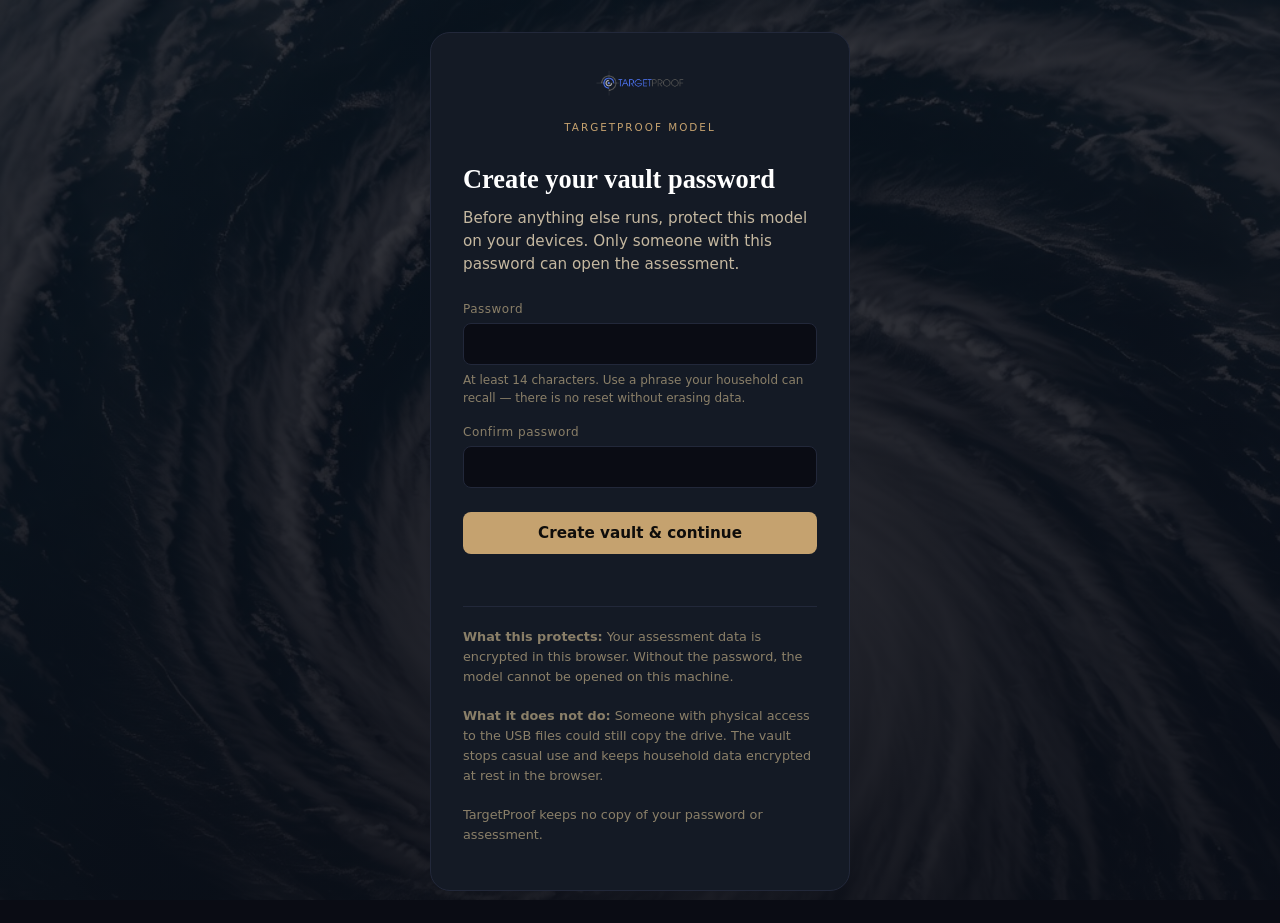
==== index.html @ e4a2114d "Premium portal redesign: grouped nav, luxury shell, Q1-Q4 cards" ====
<!DOCTYPE html>
<html lang="en">
<head>
    <meta charset="UTF-8">
    <meta name="viewport" content="width=device-width, initial-scale=1.0">
    <meta http-equiv="Content-Security-Policy" content="default-src 'self'; script-src 'self' 'wasm-unsafe-eval'; style-src 'self' 'unsafe-inline'; img-src 'self'; font-src 'self'; connect-src 'self'; worker-src 'self' blob:; object-src 'none'; base-uri 'self'; form-action 'self'; frame-ancestors 'none'">
    <title>TargetProof Model</title>
    <link rel="icon" href="assets/brand/favicon.ico">
    <script src="vault.js"></script>
    <script src="edition.js"></script>
    <script src="config.js"></script>
    <style>
        :root {
            --bg: #0a0c14;
            --card: #141a25;
            --card-hover: #1a2230;
            --border: #22283a;
            --gold: #c5a26f;
            --gold-hover: #d4b17d;
            --text: #e8e0d1;
            --muted: #8a7f68;
            --dim: #c5b8a0;
            --cream: #d4c9b3;
        }
        * { box-sizing: border-box; }
        html.redirecting body { visibility: hidden; }
        body {
            margin: 0;
            font-family: 'Segoe UI', system-ui, sans-serif;
            background-color: var(--bg);
            background-image: linear-gradient(rgba(10, 12, 20, 0.82), rgba(10, 12, 20, 0.92)), url('assets/brand/bg-hurricane-aerial.jpg');
            background-size: cover;
            background-attachment: fixed;
            background-position: center;
            color: var(--text);
            line-height: 1.5;
            -webkit-font-smoothing: antialiased;
        }
        .serif { font-family: Georgia, 'Times New Roman', serif; letter-spacing: -0.02em; }
        .mono { font-family: Consolas, 'Courier New', monospace; font-size: 0.8rem; }
        .label { font-size: 0.65rem; letter-spacing: 2px; text-transform: uppercase; color: var(--gold); }
        .hidden { display: none !important; }

        .stat-sep { margin: 0 0.35rem; opacity: 0.5; }
        .gap-stat { color: #fca5a5; }

        .hero { margin-bottom: 2rem; padding-bottom: 2rem; border-bottom: 1px solid var(--border); }
        .hero h1 { font-size: 2.25rem; font-weight: 600; color: white; margin: 0.5rem 0; }
        .hero p { color: var(--dim); max-width: 40rem; margin: 0; }
        .handoff-banner {
            background: #0f1f17; border: 1px solid #166534;
            border-radius: 0.75rem; padding: 1rem 1.25rem; margin-bottom: 1.5rem;
            color: #86efac; font-size: 0.9rem;
        }

        .card {
            background: rgba(20, 26, 37, 0.88); border: 1px solid var(--border);
            border-radius: 1rem; padding: 1.25rem; margin-bottom: 1rem;
            box-shadow: 0 8px 32px rgba(0, 0, 0, 0.2);
        }
        .card-meta { font-size: 0.75rem; color: var(--muted); margin-bottom: 0.5rem; }
        .card-text { color: var(--dim); margin: 0 0 0.75rem; }
        .grid-2 { display: grid; grid-template-columns: 1fr 1fr; gap: 1rem; }
        @media (max-width: 768px) { .grid-2 { grid-template-columns: 1fr; } }

        label { display: block; margin-bottom: 0.35rem; }
        input[type="text"], input[type="date"], textarea {
            width: 100%; background: var(--bg); border: 1px solid var(--border);
            border-radius: 0.6rem; padding: 0.6rem 0.85rem; color: white; font: inherit;
        }
        textarea { resize: vertical; min-height: 4rem; }
        input:focus, textarea:focus { outline: 1px solid var(--gold); }

        .btn {
            display: inline-flex; align-items: center; gap: 0.4rem;
            padding: 0.55rem 1rem; border-radius: 0.6rem; font-size: 0.85rem;
            cursor: pointer; border: 1px solid var(--border); background: var(--card); color: var(--text);
        }
        .btn:hover { border-color: var(--gold); }
        .btn-primary { background: var(--gold); color: #0f0d0b; border-color: var(--gold); font-weight: 600; }
        .btn-primary:hover { background: var(--gold-hover); }
        .estate-label { display: inline-flex; align-items: center; gap: 0.5rem; font-size: 0.65rem; letter-spacing: 2.5px; text-transform: uppercase; color: var(--gold); }
        .estate-label::before { content: ''; width: 1px; height: 12px; background: var(--gold); }
        .hero-strap { max-width: 220px; height: auto; opacity: 0.85; margin-bottom: 1rem; }
        .btn-danger { border-color: #7f1d1d; color: #fca5a5; }
        .btn-row { display: flex; flex-wrap: wrap; gap: 0.5rem; margin-top: 1rem; }

        .checklist-layout { display: grid; grid-template-columns: 200px 1fr; gap: 1.5rem; }
        @media (max-width: 900px) { .checklist-layout { grid-template-columns: 1fr; } }
        .toc-sidebar { position: sticky; top: 5.5rem; align-self: start; }
        .toc-fn { margin-bottom: 0.75rem; font-size: 0.8rem; }
        .toc-fn-name { font-weight: 600; color: white; margin-bottom: 0.25rem; }
        .toc-fn ul { list-style: none; padding: 0; margin: 0; }
        .toc-fn a { color: var(--muted); text-decoration: none; display: block; padding: 0.15rem 0; }
        .toc-fn a:hover { color: var(--gold); }
        .toc-count { color: #4a5568; font-size: 0.7rem; }

        .fn-section { margin-bottom: 2.5rem; }
        .fn-label { font-size: 0.65rem; letter-spacing: 2px; color: var(--gold); text-transform: uppercase; }
        .section-title { font-size: 1.75rem; color: white; margin: 0.25rem 0 1.5rem; }
        .cat-header { display: flex; flex-wrap: wrap; align-items: baseline; gap: 0.5rem; margin-bottom: 0.5rem; }
        .cat-header h3 { margin: 0; color: white; font-size: 1.1rem; }
        .cat-count { font-size: 0.75rem; color: var(--muted); }
        .cat-desc { font-size: 0.85rem; color: var(--muted); margin: 0 0 1rem; }
        .control-row { padding: 1rem 0; border-top: 1px solid var(--border); }
        .control-row:first-child { border-top: none; }
        .control-meta { display: flex; flex-wrap: wrap; gap: 0.35rem; align-items: center; margin-bottom: 0.5rem; }
        .ctype { font-size: 0.7rem; color: #4a5568; }
        .pill { font-size: 0.6rem; letter-spacing: 0.5px; padding: 0.1rem 0.4rem; border-radius: 0.25rem; border: 1px solid; text-transform: uppercase; }
        .pill.dim { border: none; }
        .control-statement { color: white; margin-bottom: 0.5rem; }
        .control-service-hint { font-size: 0.75rem; color: var(--muted); margin-bottom: 0.5rem; }
        .control-service-hint .label { margin-right: 0.35rem; }
        .control-details { font-size: 0.8rem; color: var(--muted); margin-bottom: 0.5rem; }
        .control-details summary { cursor: pointer; color: var(--dim); }
        .details-body { margin-top: 0.5rem; padding-left: 0.75rem; border-left: 2px solid var(--border); }
        .status-btns { display: flex; flex-wrap: wrap; gap: 0.35rem; margin-bottom: 0.5rem; }
        .status-btn {
            padding: 0.3rem 0.65rem; font-size: 0.75rem;
            border: 1px solid var(--border); border-radius: 0.4rem;
            background: var(--bg); color: var(--dim); cursor: pointer;
        }
        .status-btn.selected-inplace { background: #22c55e33; border-color: #22c55e; color: #86efac; }
        .status-btn.selected-partial { background: #eab30833; border-color: #eab308; color: #fde047; }
        .status-btn.selected-gap { background: #ef444433; border-color: #ef4444; color: #fca5a5; }
        .status-btn.selected-na { background: #6b728033; border-color: #6b7280; color: #9ca3af; }
        .control-note { font-size: 0.85rem; }

        #search { width: 100%; max-width: 280px; margin-bottom: 1rem; }
        #save-indicator { font-size: 0.75rem; color: var(--muted); margin-top: 1rem; }

        footer {
            border-top: 1px solid var(--border); padding: 1.75rem 1.5rem;
            font-size: 0.75rem; color: var(--muted);
        }
        .footer-inner { max-width: 1200px; margin: 0 auto; display: flex; flex-direction: column; align-items: center; gap: 0.75rem; text-align: center; }
        .footer-tagline { display: inline-flex; align-items: center; gap: 0.5rem; color: var(--dim); }
        .footer-tagline img { width: 14px; height: 14px; opacity: 0.9; }
        .footer-meta { color: var(--muted); }
        #practitioner-panel {
            max-width: 480px; margin: 1rem auto 0; text-align: left;
            background: var(--card); border: 1px solid var(--border);
            border-radius: 0.75rem; padding: 1rem;
        }
        .rec-tally-banner { font-size: 1.1rem; color: var(--dim); }
        .rec-tally-num { font-size: 1.5rem; font-weight: 600; color: white; }
        .rec-card { margin-bottom: 1rem; }
        .rec-card-header { display: flex; justify-content: space-between; gap: 1rem; flex-wrap: wrap; margin-bottom: 1rem; }
        .rec-title { font-size: 1.15rem; color: white; margin: 0.25rem 0; }
        .rec-tagline { color: var(--muted); font-size: 0.9rem; margin: 0; }
        .rec-counts { text-align: right; font-size: 0.85rem; }
        .rec-gap-count { color: #fca5a5; display: block; font-weight: 600; }
        .rec-partial-count { color: #fde047; display: block; }
        .rec-gap-list { list-style: none; padding: 0; margin: 0 0 1rem; font-size: 0.85rem; color: var(--dim); }
        .rec-gap-list li { padding: 0.4rem 0; border-top: 1px solid var(--border); }
        .rec-more { color: var(--muted); font-style: italic; }
        a.btn { text-decoration: none; display: inline-flex; }
        a.btn:hover { color: inherit; }
        .rec-card a.btn-primary { color: #0f0d0b; }
        .rec-card a.btn-primary:hover { color: #0f0d0b; }

        .stat-grid { display: grid; grid-template-columns: repeat(auto-fit, minmax(140px, 1fr)); gap: 0.75rem; margin-bottom: 1.5rem; }
        .stat-card { background: var(--card); border: 1px solid var(--border); border-radius: 0.75rem; padding: 1rem; text-align: center; }
        .stat-card .stat-num { font-size: 1.75rem; font-weight: 600; color: white; line-height: 1.2; }
        .stat-card .stat-label { font-size: 0.7rem; color: var(--muted); text-transform: uppercase; letter-spacing: 1px; margin-top: 0.25rem; }
        .stat-card.accent-green .stat-num { color: #86efac; }
        .stat-card.accent-yellow .stat-num { color: #fde047; }
        .stat-card.accent-red .stat-num { color: #fca5a5; }
        .stat-card.accent-gold .stat-num { color: var(--gold); }

        .maturity-grid { display: grid; gap: 0.65rem; margin-bottom: 1.5rem; }
        .maturity-row { display: grid; grid-template-columns: 110px 1fr 48px; gap: 0.75rem; align-items: center; font-size: 0.85rem; }
        .maturity-track { height: 8px; background: var(--bg); border-radius: 4px; overflow: hidden; }
        .maturity-fill { height: 100%; background: linear-gradient(90deg, #22c55e, var(--gold)); border-radius: 4px; transition: width 0.3s; }
        .maturity-pct { color: var(--muted); font-size: 0.8rem; text-align: right; }

        .dim-bars { display: flex; gap: 1rem; flex-wrap: wrap; margin-bottom: 1.5rem; }
        .dim-bar-card { flex: 1; min-width: 140px; background: var(--card); border: 1px solid var(--border); border-radius: 0.75rem; padding: 0.85rem; }
        .dim-bar-title { font-size: 0.75rem; color: var(--muted); text-transform: uppercase; letter-spacing: 1px; margin-bottom: 0.5rem; }
        .dim-bar-counts { font-size: 0.85rem; color: var(--dim); }

        .field-hint { font-size: 0.8rem; color: var(--muted); align-self: center; }
        .summary-field-header { display: flex; justify-content: space-between; align-items: baseline; gap: 0.5rem; margin-bottom: 0.5rem; }
        .auto-badge { font-size: 0.65rem; color: var(--gold); letter-spacing: 1px; text-transform: uppercase; }
        .stale-banner { background: #1a1520; border: 1px solid #4a3f2a; border-radius: 0.75rem; padding: 0.85rem 1rem; margin-bottom: 1rem; font-size: 0.9rem; color: var(--dim); }

        .controls-toolbar { display: flex; flex-wrap: wrap; gap: 0.75rem; align-items: center; margin-bottom: 1rem; }
        .filter-chips { display: flex; flex-wrap: wrap; gap: 0.35rem; }
        .chip { padding: 0.3rem 0.7rem; font-size: 0.75rem; border: 1px solid var(--border); border-radius: 999px; background: var(--bg); color: var(--muted); cursor: pointer; }
        .chip.chip-active { border-color: var(--gold); color: white; background: var(--card); }
        .progress-wrap { flex: 1; min-width: 120px; max-width: 220px; }
        .progress-track { height: 6px; background: var(--bg); border-radius: 3px; overflow: hidden; }
        .progress-fill { height: 100%; background: var(--gold); border-radius: 3px; }
        .progress-label { font-size: 0.7rem; color: var(--muted); margin-top: 0.2rem; }

        .intake-section { margin-bottom: 2rem; }
        .intake-section-header { display: flex; justify-content: space-between; align-items: center; margin-bottom: 1rem; padding-bottom: 0.75rem; border-bottom: 1px solid var(--border); }
        .intake-section-title { font-size: 1.1rem; color: white; font-weight: 600; margin: 0; }
        .intake-progress { font-size: 0.75rem; color: var(--muted); }

        .repeatable-table { width: 100%; border-collapse: collapse; font-size: 0.85rem; margin-bottom: 0.75rem; }
        .repeatable-table th { text-align: left; font-size: 0.65rem; letter-spacing: 1px; text-transform: uppercase; color: var(--muted); padding: 0.4rem 0.5rem; border-bottom: 1px solid var(--border); }
        .repeatable-table td { padding: 0.35rem 0.5rem; vertical-align: top; }
        .repeatable-table input, .repeatable-table select, .repeatable-table textarea { font-size: 0.85rem; padding: 0.45rem 0.6rem; }
        .repeatable-table textarea { min-height: 2.5rem; }
        .row-remove { background: none; border: none; color: #fca5a5; cursor: pointer; font-size: 1rem; padding: 0.25rem; }
        .checklist-grid { display: grid; gap: 0.5rem; }
        .check-item { display: flex; align-items: flex-start; gap: 0.6rem; padding: 0.5rem 0; }
        .check-item input[type="checkbox"] { margin-top: 0.2rem; accent-color: var(--gold); }
        .check-item label { color: var(--dim); font-size: 0.9rem; cursor: pointer; }
        select { width: 100%; background: var(--bg); border: 1px solid var(--border); border-radius: 0.6rem; padding: 0.6rem 0.85rem; color: white; font: inherit; }
        select:focus { outline: 1px solid var(--gold); }

        .assistant-layout { display: grid; grid-template-columns: 1fr 280px; gap: 1.25rem; }
        @media (max-width: 900px) { .assistant-layout { grid-template-columns: 1fr; } }
        .chat-panel { display: flex; flex-direction: column; min-height: 420px; }
        .chat-messages {
            flex: 1; overflow-y: auto; max-height: 52vh; min-height: 280px;
            padding: 1rem; background: var(--bg); border: 1px solid var(--border);
            border-radius: 0.75rem; margin-bottom: 1rem;
        }
        .chat-bubble { max-width: 92%; padding: 0.85rem 1rem; border-radius: 0.75rem; margin-bottom: 0.75rem; font-size: 0.9rem; line-height: 1.55; }
        .chat-user { margin-left: auto; background: #1a2230; border: 1px solid var(--border); color: white; }
        .chat-assistant { background: var(--card); border: 1px solid var(--border); color: var(--dim); }
        .chat-form { display: flex; gap: 0.5rem; }
        .chat-form input { flex: 1; }
        .assistant-side .card { margin-bottom: 0.75rem; }
        .ctx-pills { display: flex; flex-wrap: wrap; gap: 0.35rem; }
        .ctx-pill { font-size: 0.7rem; padding: 0.25rem 0.55rem; border-radius: 999px; border: 1px solid var(--border); color: var(--muted); background: var(--bg); }
        .assistant-suggestions { display: flex; flex-wrap: wrap; gap: 0.35rem; margin-bottom: 1rem; }
        .llm-progress-wrap { margin-bottom: 0.75rem; }
        .llm-progress-wrap progress { width: 100%; height: 6px; accent-color: var(--gold); }
        .llm-progress-text { font-size: 0.75rem; color: var(--muted); margin-top: 0.35rem; }
        html[data-edition="standard"] .ai-only,
        html[data-edition="standard"] .connected-only { display: none !important; }
        html[data-edition="ai"] .standard-only,
        html[data-edition="ai"] .connected-only { display: none !important; }
        html[data-edition="connected"] .standard-only { display: none !important; }
        .knowledge-sources { display: grid; grid-template-columns: repeat(auto-fit, minmax(200px, 1fr)); gap: 0.75rem; margin-bottom: 1.25rem; }
        .knowledge-source { background: var(--bg); border: 1px solid var(--border); border-radius: 0.75rem; padding: 1rem; }
        .knowledge-source.active { border-color: var(--gold); }
        .knowledge-source h3 { font-size: 0.95rem; color: white; margin: 0.35rem 0; }
        .knowledge-source p { font-size: 0.8rem; color: var(--muted); margin: 0; }

        .loop-card--clickable { cursor: pointer; transition: border-color 0.2s, transform 0.2s, box-shadow 0.2s; }
        .loop-card--clickable:hover { transform: translateY(-3px); }
        .loop-card--clickable:focus-visible { outline: 2px solid var(--gold); outline-offset: 2px; }
        .nist-grid { display: grid; grid-template-columns: repeat(auto-fit, minmax(240px, 1fr)); gap: 0.75rem; }
        .nist-card { background: var(--bg); border: 1px solid var(--border); border-radius: 0.65rem; padding: 0.85rem; }
        .nist-code { font-family: var(--mono); color: var(--gold); font-size: 0.75rem; }
        .spectrum-filters { display: flex; flex-wrap: wrap; gap: 0.35rem; margin-bottom: 1rem; }
        .spectrum-card { margin-bottom: 0.75rem; }
        .spectrum-card.relevant { border-color: var(--gold); }
        .spectrum-meta { display: flex; flex-wrap: wrap; gap: 0.35rem; margin: 0.5rem 0; }
        .spectrum-tag { font-size: 0.65rem; padding: 0.2rem 0.5rem; border-radius: 999px; border: 1px solid var(--border); color: var(--muted); }
        .spectrum-tag.match { border-color: var(--gold); color: var(--gold); }
        .spectrum-controls { font-size: 0.8rem; color: var(--dim); margin-top: 0.5rem; }
        .review-scale { display: flex; flex-wrap: wrap; gap: 0.5rem; margin: 0.5rem 0 1rem; }
        .review-scale label { display: flex; align-items: center; gap: 0.35rem; font-size: 0.85rem; color: var(--dim); cursor: pointer; }

        @media print {
            .portal-header, nav, footer, .no-print, .toc-sidebar, .status-btns, .control-details, #search { display: none !important; }
            body { background: white; color: #111; }
            .card { border-color: #ddd; background: white; }
            .section-title, .control-statement, #page-title { color: #111 !important; }
            main { padding-top: 1rem; }
            .category-block { break-inside: avoid; }
        }
    </style>
    <link rel="stylesheet" href="assets/shell.css">
</head>
<body>

<header class="portal-header no-print">
    <div class="header-inner">
        <div class="brand-lockup">
            <img src="assets/brand/TP_Main_light_LRG.png" alt="TargetProof">
            <span class="brand-wordmark">TargetProof <em>Model</em></span>
        </div>
        <nav class="portal-nav" aria-label="Model sections">
            <button class="nav-link nav-active" data-nav="setup" type="button">
                <svg class="nav-icon" viewBox="0 0 16 16" fill="none" stroke="currentColor" stroke-width="1.25"><path d="M2 6.5L8 2l6 4.5V14H2V6.5z"/></svg>
                Overview
            </button>
            <div class="nav-group" data-nav-group="assess">
                <button class="nav-link nav-group-btn" type="button" aria-expanded="false" aria-haspopup="true">
                    <svg class="nav-icon" viewBox="0 0 16 16" fill="none" stroke="currentColor" stroke-width="1.25"><circle cx="8" cy="8" r="5.5"/><path d="M8 5v3l2 1.5"/></svg>
                    Assess
                </button>
                <div class="nav-menu" role="menu">
                    <button type="button" data-nav="intake" role="menuitem">Intake</button>
                    <button type="button" data-nav="spectrum" role="menuitem">Spectrum</button>
                </div>
            </div>
            <div class="nav-group" data-nav-group="score">
                <button class="nav-link nav-group-btn" type="button" aria-expanded="false" aria-haspopup="true">
                    <svg class="nav-icon" viewBox="0 0 16 16" fill="none" stroke="currentColor" stroke-width="1.25"><path d="M3 12V8M8 12V4M13 12v-6"/></svg>
                    Score
                </button>
                <div class="nav-menu" role="menu">
                    <button type="button" data-nav="checklist" role="menuitem">Controls</button>
                    <button type="button" data-nav="recommendations" role="menuitem">Recommendations</button>
                </div>
            </div>
            <div class="nav-group" data-nav-group="deliver">
                <button class="nav-link nav-group-btn" type="button" aria-expanded="false" aria-haspopup="true">
                    <svg class="nav-icon" viewBox="0 0 16 16" fill="none" stroke="currentColor" stroke-width="1.25"><path d="M2 4h12v8H2z"/><path d="M5 8h6"/></svg>
                    Deliver
                </button>
                <div class="nav-menu" role="menu">
                    <button type="button" data-nav="summary" role="menuitem">Summary</button>
                    <button type="button" data-nav="review" role="menuitem">Review</button>
                </div>
            </div>
            <div class="nav-group" data-nav-group="tools">
                <button class="nav-link nav-group-btn" type="button" aria-expanded="false" aria-haspopup="true">
                    <svg class="nav-icon" viewBox="0 0 16 16" fill="none" stroke="currentColor" stroke-width="1.25"><circle cx="8" cy="8" r="2"/><path d="M8 2v2M8 12v2M2 8h2M12 8h2"/></svg>
                    Tools
                </button>
                <div class="nav-menu" role="menu">
                    <button type="button" class="connected-only" data-nav="knowledge" role="menuitem">Knowledge</button>
                    <button type="button" data-nav="assistant" role="menuitem">Assistant</button>
                    <button type="button" data-nav="data" role="menuitem">Your Data</button>
                </div>
            </div>
        </nav>
        <div class="header-meta">
            <span class="nav-client-chip is-placeholder" id="nav-household">Add household name</span>
            <div id="header-stats"></div>
        </div>
    </div>
</header>

<main>
    <!-- SETUP -->
    <section data-view="setup">
        <div class="hero hero-premium">
            <div class="hero-badge">Diamond Tier</div>
            <h1 class="hero-title serif" id="page-title">Your Security Model</h1>
            <p class="hero-lead">A private family protection posture — mapped across people, institutions, and lifestyle. Discreet, on-device, and yours alone.</p>
        </div>
        <div id="setup-loop" class="loop-grid no-print"></div>

        <div class="privacy-banner">
            <strong>Your data stays yours.</strong> Assessment data is stored locally on this computer — TargetProof keeps no copy.
            The app does not sync or transmit your model. Optional remediation links open targetproof.com only when you choose to follow them.
            Export encrypted backups to a location you control.
        </div>

        <div class="card profile-card">
            <div class="profile-card-header">
                <div>
                    <div class="label">Household Profile</div>
                    <h2 class="profile-card-title" id="profile-display-name">Your household</h2>
                </div>
            </div>
            <div class="grid-2">
                <div>
                    <label class="label">Family / Household Name</label>
                    <input type="text" id="client-name" placeholder="e.g. Stone">
                </div>
                <div>
                    <label class="label">Properties in Scope</label>
                    <input type="text" id="properties" placeholder="Primary residence, secondary…">
                </div>
                <div>
                    <label class="label">Internal Owner</label>
                    <input type="text" id="internal-owner" placeholder="Family office lead or estate manager">
                </div>
                <div>
                    <label class="label">Last Updated</label>
                    <input type="date" id="handoff-date" title="Date this model was last reviewed">
                </div>
            </div>
            <p class="profile-hint">Your family office or designated owner keeps this model current. All fields save automatically.</p>
        </div>
    </section>

    <!-- INTAKE -->
    <section data-view="intake" class="hidden">
        <div class="hero">
            <div class="estate-label">TargetProof · Intake</div>
            <h1 class="serif">Pre-Assessment Intake</h1>
            <p>Capture context before or during the onsite assessment. Auto-saves as you type.</p>
        </div>
        <div id="intake-list"></div>
    </section>

    <!-- SPECTRUM -->
    <section data-view="spectrum" class="hidden">
        <div class="hero">
            <div class="estate-label">TargetProof · Threat Spectrum</div>
            <h1 class="serif">What Can Go Wrong</h1>
            <p>Synthesized UHNWI targeting patterns, FTC fraud warnings, and NIST CSF 2.0 — mapped to your controls. Highlights patterns that match your intake.</p>
        </div>
        <div id="spectrum-loop" class="loop-grid no-print"></div>
        <div class="card">
            <div class="label" style="margin-bottom:0.75rem">NIST Cybersecurity Framework 2.0</div>
            <p style="font-size:0.85rem;color:var(--dim);margin:0 0 1rem">Your 156 controls align to Govern → Recover. Each function below shows how the TargetProof Model applies CSF outcomes to households — not enterprise software alone.</p>
            <div id="nist-grid" class="nist-grid"></div>
        </div>
        <div class="card" style="margin-top:1rem">
            <div class="label" style="margin-bottom:0.5rem">Regulator &amp; consumer warnings (FTC-aligned)</div>
            <p style="font-size:0.85rem;color:var(--muted);margin:0 0 1rem">Themes from FTC public guidance on impersonation, wire fraud, crypto scams, SIM swap, and data-broker exposure — adapted for family-office context.</p>
            <div id="ftc-list"></div>
        </div>
        <div class="card" style="margin-top:1rem">
            <div class="label" style="margin-bottom:0.5rem">Documented UHNWI targeting patterns</div>
            <p style="font-size:0.85rem;color:var(--muted);margin:0 0 1rem">Synthesized from public reporting and prosecutions — not copied from any single framework. Mark patterns relevant to your household.</p>
            <div class="spectrum-filters no-print" id="spectrum-filters">
                <button type="button" class="chip chip-active" data-spectrum-filter="all">All</button>
                <button type="button" class="chip" data-spectrum-filter="matched">Matches intake</button>
                <button type="button" class="chip" data-spectrum-filter="marked">Marked relevant</button>
            </div>
            <div id="whale-list"></div>
        </div>
    </section>

    <!-- CHECKLIST -->
    <section data-view="checklist" class="hidden">
        <div class="hero">
            <div class="estate-label">TargetProof · 156 Controls</div>
            <h1 class="serif">Controls Checklist</h1>
            <p>Mark each control: <span style="color:#86efac">In Place</span> · <span style="color:#fde047">Partial</span> · <span style="color:#fca5a5">Gap</span> · <span style="color:#9ca3af">N/A</span></p>
        </div>
        <div class="controls-toolbar no-print">
            <div class="filter-chips" id="control-filters">
                <button type="button" class="chip chip-active" data-filter="all">All</button>
                <button type="button" class="chip" data-filter="gap">Gaps</button>
                <button type="button" class="chip" data-filter="partial">Partial</button>
                <button type="button" class="chip" data-filter="unscored">Unscored</button>
                <button type="button" class="chip" data-filter="inplace">In Place</button>
            </div>
            <div class="progress-wrap">
                <div class="progress-track"><div class="progress-fill" id="control-progress" style="width:0%"></div></div>
                <div class="progress-label" id="control-progress-label">0% scored</div>
            </div>
            <button type="button" class="btn" id="btn-next-unscored">Next unscored →</button>
        </div>
        <input type="search" id="search" class="no-print" placeholder="Search controls…">
        <div class="checklist-layout">
            <aside class="toc-sidebar no-print">
                <div class="label" style="margin-bottom:0.75rem">Categories</div>
                <div id="toc"></div>
            </aside>
            <div id="catalog"></div>
        </div>
    </section>

    <!-- RECOMMENDATIONS -->
    <section data-view="recommendations" class="hidden">
        <div class="hero">
            <div class="estate-label">TargetProof · Recommendations</div>
            <h1 class="serif">Your Recommendations</h1>
            <p>Gaps tallied from your control scores, mapped to TargetProof remediation services. Your model stays private — links open the website when you want to learn more.</p>
        </div>
        <div id="rec-summary" style="margin-bottom:1.5rem"></div>
        <div id="recommendations-list"></div>
    </section>

    <!-- SUMMARY -->
    <section data-view="summary" class="hidden">
        <div class="hero">
            <div class="estate-label">TargetProof · Assessment Report</div>
            <h1 class="serif">Summary & Findings</h1>
            <p>Live dashboard from your control scores. Generate a draft report, then refine each section.</p>
        </div>
        <div id="summary-stale-banner" class="stale-banner hidden no-print"></div>
        <div id="summary-dashboard"></div>
        <div class="btn-row no-print" style="margin-bottom:1.5rem">
            <button type="button" class="btn btn-primary" id="btn-generate-summary">Generate Report from Controls</button>
            <span id="summary-generated-label" class="field-hint"></span>
        </div>
        <div class="grid-2">
            <div class="card">
                <div class="summary-field-header">
                    <label class="label">Critical Gaps (risk-ordered)</label>
                    <span class="auto-badge" data-field-badge="criticalGaps"></span>
                </div>
                <textarea id="critical-gaps" rows="7" placeholder="Generated from gap controls, or write your own…"></textarea>
            </div>
            <div class="card">
                <div class="summary-field-header">
                    <label class="label">Threat Context & Adversary Profile</label>
                    <span class="auto-badge" data-field-badge="threatContext"></span>
                </div>
                <textarea id="threat-context" rows="7" placeholder="Draws from intake history, travel, and visibility…"></textarea>
            </div>
            <div class="card">
                <div class="summary-field-header">
                    <label class="label">People Dimension</label>
                    <span class="auto-badge" data-field-badge="people"></span>
                </div>
                <textarea id="summary-people" rows="6" placeholder="Gaps and partials tagged People…"></textarea>
            </div>
            <div class="card">
                <div class="summary-field-header">
                    <label class="label">Institutions Dimension</label>
                    <span class="auto-badge" data-field-badge="institutions"></span>
                </div>
                <textarea id="summary-institutions" rows="6" placeholder="Gaps and partials tagged Institutions…"></textarea>
            </div>
        </div>
        <div class="card" style="margin-top:1rem">
            <div class="summary-field-header">
                <label class="label">Lifestyle Dimension</label>
                <span class="auto-badge" data-field-badge="lifestyle"></span>
            </div>
            <textarea id="summary-lifestyle" rows="5" placeholder="Gaps and partials tagged Lifestyle…"></textarea>
        </div>
        <div class="label" style="margin:1.5rem 0 0.75rem">Remediation Roadmap</div>
        <div class="grid-2">
            <div class="card">
                <div class="summary-field-header">
                    <label class="label">30 Days — Immediate</label>
                    <span class="auto-badge" data-field-badge="roadmap30"></span>
                </div>
                <textarea id="roadmap-30" rows="5" placeholder="Protect & Detect gaps requiring urgent action…"></textarea>
            </div>
            <div class="card">
                <div class="summary-field-header">
                    <label class="label">90 Days — Foundation</label>
                    <span class="auto-badge" data-field-badge="roadmap90"></span>
                </div>
                <textarea id="roadmap-90" rows="5" placeholder="Govern & Identify gaps to close next…"></textarea>
            </div>
        </div>
        <div class="card" style="margin-top:1rem">
            <div class="summary-field-header">
                <label class="label">180 Days — Resilience</label>
                <span class="auto-badge" data-field-badge="roadmap180"></span>
            </div>
            <textarea id="roadmap-180" rows="5" placeholder="Respond & Recover gaps for long-term resilience…"></textarea>
        </div>
    </section>

    <!-- REVIEW -->
    <section data-view="review" class="hidden">
        <div class="hero">
            <div class="estate-label">TargetProof · Assessment Review</div>
            <h1 class="serif">Did We Do a Good Enough Job?</h1>
            <p>Close the loop: effectiveness, residual risk acceptance, and what to improve next cycle — without expanding the model.</p>
        </div>
        <div id="review-loop" class="loop-grid no-print"></div>
        <div id="review-dashboard" class="stat-grid" style="margin-bottom:1rem"></div>
        <div class="grid-2">
            <div class="card">
                <label class="label">Was this assessment effective for your household?</label>
                <div class="review-scale" id="review-effectiveness">
                    <label><input type="radio" name="review-eff" value="strong"> Strong — clear priorities emerged</label>
                    <label><input type="radio" name="review-eff" value="adequate"> Adequate — useful with gaps in process</label>
                    <label><input type="radio" name="review-eff" value="weak"> Weak — needs a different approach</label>
                </div>
                <label class="label">Would you run this assessment again next year?</label>
                <div class="review-scale" id="review-repeat">
                    <label><input type="radio" name="review-repeat" value="yes"> Yes</label>
                    <label><input type="radio" name="review-repeat" value="maybe"> Maybe — after improvements</label>
                    <label><input type="radio" name="review-repeat" value="no"> No</label>
                </div>
                <label class="label">Would you recommend this process to a peer family or advisor?</label>
                <div class="review-scale" id="review-recommend">
                    <label><input type="radio" name="review-rec" value="yes"> Yes</label>
                    <label><input type="radio" name="review-rec" value="qualified"> Yes, with caveats</label>
                    <label><input type="radio" name="review-rec" value="no"> No</label>
                </div>
            </div>
            <div class="card">
                <label class="label" for="review-residual">Residual risk explicitly accepted</label>
                <p style="font-size:0.8rem;color:var(--muted);margin:0 0 0.5rem">Gaps knowingly tolerated by principals — with owner and rationale (risk-centric acceptance, not neglect).</p>
                <textarea id="review-residual" rows="6" placeholder="e.g. GV.RM-07 — secondary property camera coverage accepted until renovation…"></textarea>
                <label class="label" for="review-improvements" style="margin-top:1rem">What should improve next cycle?</label>
                <textarea id="review-improvements" rows="6" placeholder="Process, intake depth, staff participation, control scoring discipline…"></textarea>
            </div>
        </div>
        <p id="review-timestamp" style="font-size:0.8rem;color:var(--muted);margin-top:1rem"></p>
    </section>

    <!-- KNOWLEDGE (Connected Edition) -->
    <section data-view="knowledge" class="hidden connected-only">
        <div class="hero">
            <div class="estate-label">TargetProof · Live Knowledge</div>
            <h1 class="serif">Household Context</h1>
            <p>Calendar, network inventory, email, and phone — summarized locally, confirmed by you, then fed into Spectrum, Summary, and Assistant. AI Edition capabilities included.</p>
        </div>
        <div class="privacy-banner">
            <strong>Read-only, on-demand.</strong> Import or connect sources you authorize. Raw messages are not stored —
            only facts you confirm enter the model. TargetProof keeps no copy.
        </div>
        <div class="knowledge-sources">
            <div class="knowledge-source active">
                <div class="label">Available now</div>
                <h3>Calendar</h3>
                <p>Import .ics export → review queue → confirm travel and events.</p>
                <label class="btn btn-primary" style="margin-top:0.75rem;cursor:pointer">
                    Import .ics
                    <input type="file" id="knowledge-ics-import" accept=".ics,text/calendar" style="display:none">
                </label>
            </div>
            <div class="knowledge-source active">
                <div class="label">Available now</div>
                <h3>Network inventory</h3>
                <p>Import sanctuary-probe manifest or nmap JSON → review queue → confirm devices and findings.</p>
                <label class="btn btn-primary" style="margin-top:0.75rem;cursor:pointer">
                    Import manifest
                    <input type="file" id="knowledge-network-import" accept=".json,application/json" style="display:none">
                </label>
            </div>
            <div class="knowledge-source">
                <div class="label">Coming soon</div>
                <h3>Email</h3>
                <p>Read-only IMAP — wire-risk patterns, new payees, unfamiliar domains.</p>
            </div>
            <div class="knowledge-source">
                <div class="label">Coming soon</div>
                <h3>Phone</h3>
                <p>Call log import — unknown callers, verification attempts, SMS links.</p>
            </div>
        </div>
        <div class="label" style="margin-bottom:0.75rem">Review queue <span id="knowledge-status" style="color:var(--muted);font-size:0.8rem"></span></div>
        <div id="knowledge-queue" style="margin-bottom:1.5rem"></div>
        <div class="label" style="margin-bottom:0.75rem">Confirmed knowledge</div>
        <div id="knowledge-facts"></div>
    </section>

    <!-- ASSISTANT -->
    <section data-view="assistant" class="hidden">
        <div class="hero">
            <div class="estate-label">TargetProof · Private Assistant</div>
            <h1 class="serif">Model Assistant</h1>
            <p class="standard-only">Ask security questions informed by your household model. Guided analysis only — no AI, no external services.</p>
            <p class="ai-only">Ask security questions informed by your household model. Runs entirely on this device — your data never leaves the USB.</p>
        </div>
        <div class="privacy-banner standard-only">
            <strong>Guided assistant — no AI.</strong> The assistant reads your intake, control scores, and summary using structured, rule-based analysis.
            No language model, no inference engine, no external services. Conversation history is stored with your model on this computer.
        </div>
        <div class="privacy-banner ai-only">
            <strong>Local intelligence.</strong> The assistant reads your intake, control scores, and summary to answer in context.
            A bundled AI model runs on this device via WebGPU — nothing is sent to external AI services.
            Conversation history is stored with your model on this computer.
        </div>
        <div class="assistant-layout">
            <div class="chat-panel">
                <div id="assistant-llm-progress-wrap" class="llm-progress-wrap ai-only hidden no-print">
                    <progress id="assistant-llm-progress" max="100" value="0"></progress>
                    <div id="assistant-llm-progress-text" class="llm-progress-text">Loading AI model…</div>
                </div>
                <div id="assistant-suggestions" class="assistant-suggestions no-print"></div>
                <div id="assistant-messages" class="chat-messages"></div>
                <form id="assistant-form" class="chat-form no-print">
                    <input type="text" id="assistant-input" placeholder="Ask about gaps, priorities, staff, travel, remediation…" autocomplete="off">
                    <button type="submit" class="btn btn-primary">Ask</button>
                </form>
            </div>
            <aside class="assistant-side no-print">
                <div class="card ai-only">
                    <div class="label" style="margin-bottom:0.5rem">AI engine</div>
                    <div id="assistant-engine-status" style="font-size:0.85rem;color:var(--dim)">
                        <strong>Guided assistant</strong><br>
                        <span style="font-size:0.8rem;color:var(--muted)">Checking for bundled language model…</span>
                    </div>
                </div>
                <div class="card standard-only">
                    <div class="label" style="margin-bottom:0.5rem">Assistant mode</div>
                    <p style="font-size:0.85rem;color:var(--dim);margin:0"><strong>Guided only</strong> — structured answers from your model data. No language model on this edition.</p>
                </div>
                <div class="card">
                    <div class="label" style="margin-bottom:0.5rem">Model context</div>
                    <div id="assistant-context" class="ctx-pills"></div>
                    <p style="font-size:0.8rem;color:var(--muted);margin:0.75rem 0 0">Updates as you score controls and complete intake.</p>
                </div>
                <div class="card">
                    <div class="label" style="margin-bottom:0.5rem">Try asking</div>
                    <p style="font-size:0.85rem;color:var(--dim);margin:0">What should we fix first? What are our biggest gaps? How exposed are we on travel? What relates to staff access?</p>
                </div>
                <button type="button" class="btn btn-danger" id="assistant-clear" style="width:100%">Clear conversation</button>
            </aside>
        </div>
    </section>

    <!-- DATA -->
    <section data-view="data" class="hidden">
        <div class="hero">
            <div class="estate-label">TargetProof · Data Sovereignty</div>
            <h1 class="serif">Your Data</h1>
            <p>Export, back up, and restore your model. You own every file.</p>
        </div>

        <div class="card">
            <div class="label">Export</div>
            <p style="color:var(--dim);font-size:0.9rem">Download a backup to your secure storage or family office drive. Encrypted exports (.sanctuary.json) are recommended.</p>
            <div class="btn-row">
                <button class="btn btn-primary" id="btn-export">Download Backup</button>
                <button class="btn" id="btn-print">Print / Save as PDF</button>
            </div>
        </div>

        <div class="card">
            <div class="label">Import</div>
            <p style="color:var(--dim);font-size:0.9rem">Restore from a previous backup on this or another machine running the same app.</p>
            <div class="btn-row">
                <label class="btn" style="cursor:pointer">
                    Restore from Backup
                    <input type="file" id="import-file" accept=".json,.sanctuary.json,application/json" style="display:none">
                </label>
            </div>
        </div>

        <div class="card">
            <div class="label">Vault</div>
            <p style="color:var(--dim);font-size:0.9rem;margin:0 0 1rem">
                Your assessment is encrypted with the vault password you created. Lock when you step away —
                the password is required again on this browser. TargetProof cannot recover a lost password.
            </p>
            <button type="button" class="btn" id="btn-lock-vault">Lock model</button>
        </div>

        <div class="card edition-picker-only">
            <div class="label">Edition</div>
            <p style="color:var(--dim);font-size:0.9rem;margin:0 0 1rem">
                Current: <strong id="data-edition-label" style="color:var(--cream)">—</strong>
            </p>
            <p style="color:var(--muted);font-size:0.85rem;margin:0 0 1rem">
                Standard, AI, and Connected share the same assessment data. Changing edition adjusts Assistant and Knowledge features only.
            </p>
            <a href="setup.html?change=1" class="btn">Change edition…</a>
        </div>

        <div class="card">
            <div class="label">Storage</div>
            <p style="color:var(--dim);font-size:0.9rem;margin:0">
                Data is stored in this browser's local storage on this computer only.
                Clearing browser data will erase it - keep regular exports.
            </p>
            <div id="save-indicator"></div>
        </div>
    </section>
</main>

<footer class="no-print">
    <div class="footer-inner">
        <div class="footer-tagline">
            <img src="assets/brand/tp-icon-dk.png" alt="">
            Discretion is not a feature. It is the foundation.
        </div>
        <div class="footer-meta standard-only">TargetProof Model · v1.5 · Standard</div>
        <div class="footer-meta ai-only">TargetProof Model · v1.5 · AI</div>
        <div class="footer-meta connected-only">TargetProof Model · v1.5 · Connected</div>
    </div>
</footer>

<script src="framework.js"></script>
<script src="catalog.js"></script>
<script src="services.js"></script>
<script src="knowledge.js"></script>
<script src="assistant.js"></script>
<script src="app.js"></script>
</body>
</html>
---- assets/shell.css ----
/* TargetProof Model — private family office portal shell */

:root {
    --navy-deep: #060810;
    --navy: #0c1019;
    --charcoal: #141a26;
    --charcoal-soft: #1a2232;
    --bronze: #b8956a;
    --gold: #c9a962;
    --gold-soft: rgba(201, 169, 98, 0.35);
    --cream: #e8dfd0;
    --muted: #8a8278;
    --radius-lg: 1.125rem;
    --shadow-soft: 0 12px 40px rgba(0, 0, 0, 0.28);
    --shadow-card: 0 4px 24px rgba(0, 0, 0, 0.18);
}

body {
    background-color: var(--navy-deep);
    background-image:
        radial-gradient(ellipse 90% 60% at 50% -5%, rgba(201, 169, 98, 0.07), transparent 55%),
        radial-gradient(ellipse 50% 40% at 100% 30%, rgba(40, 55, 90, 0.25), transparent),
        radial-gradient(ellipse 40% 35% at 0% 70%, rgba(30, 40, 65, 0.2), transparent),
        linear-gradient(165deg, rgba(6, 8, 16, 0.9) 0%, rgba(10, 14, 24, 0.94) 45%, rgba(6, 8, 16, 0.92) 100%),
        url('brand/bg-hurricane-aerial.jpg');
    letter-spacing: 0.01em;
}

/* ── Portal header ── */
.portal-header {
    position: fixed;
    top: 0;
    left: 0;
    right: 0;
    z-index: 50;
    background: rgba(6, 8, 16, 0.82);
    border-bottom: 1px solid rgba(201, 169, 98, 0.12);
    backdrop-filter: blur(20px) saturate(1.2);
    box-shadow: 0 1px 0 rgba(255, 255, 255, 0.03), var(--shadow-soft);
}

.header-inner {
    max-width: 1280px;
    margin: 0 auto;
    padding: 0 1.75rem;
    height: 4.25rem;
    display: flex;
    align-items: center;
    gap: 2rem;
}

.brand-lockup img {
    height: 2.125rem;
}

.brand-wordmark {
    font-size: 1.2rem;
    font-weight: 500;
    letter-spacing: -0.03em;
}

.brand-wordmark em {
    color: var(--gold);
    font-weight: 400;
}

.portal-nav {
    display: flex;
    align-items: center;
    gap: 0.15rem;
    flex: 1;
    justify-content: center;
    min-width: 0;
}

.nav-link {
    display: inline-flex;
    align-items: center;
    gap: 0.4rem;
    padding: 0.5rem 0.85rem;
    border: none;
    border-radius: 0.5rem;
    background: transparent;
    color: var(--muted);
    font-size: 0.8125rem;
    font-weight: 500;
    letter-spacing: 0.02em;
    cursor: pointer;
    white-space: nowrap;
    transition: color 0.2s, background 0.2s;
    font-family: inherit;
}

.nav-link:hover {
    color: var(--cream);
    background: rgba(255, 255, 255, 0.04);
}

.nav-link.nav-active,
.nav-group.has-active > .nav-group-btn {
    color: var(--cream);
    background: rgba(20, 26, 38, 0.85);
    box-shadow: inset 0 0 0 1px rgba(201, 169, 98, 0.22);
}

.nav-icon {
    width: 1rem;
    height: 1rem;
    opacity: 0.7;
}

.nav-link.nav-active .nav-icon,
.nav-group.has-active .nav-icon {
    opacity: 1;
    color: var(--gold);
}

.nav-group {
    position: relative;
}

.nav-group-btn::after {
    content: '';
    width: 0;
    height: 0;
    margin-left: 0.15rem;
    border-left: 4px solid transparent;
    border-right: 4px solid transparent;
    border-top: 4px solid currentColor;
    opacity: 0.5;
}

.nav-menu {
    position: absolute;
    top: calc(100% + 0.35rem);
    left: 50%;
    transform: translateX(-50%) translateY(4px);
    min-width: 11rem;
    padding: 0.4rem;
    background: rgba(12, 16, 25, 0.98);
    border: 1px solid rgba(201, 169, 98, 0.15);
    border-radius: 0.65rem;
    box-shadow: var(--shadow-soft);
    opacity: 0;
    visibility: hidden;
    pointer-events: none;
    transition: opacity 0.18s, transform 0.18s, visibility 0.18s;
    z-index: 60;
}

.nav-group.is-open .nav-menu,
.nav-group:hover .nav-menu {
    opacity: 1;
    visibility: visible;
    pointer-events: auto;
    transform: translateX(-50%) translateY(0);
}

.nav-menu button {
    display: block;
    width: 100%;
    text-align: left;
    padding: 0.55rem 0.75rem;
    border: none;
    border-radius: 0.4rem;
    background: transparent;
    color: var(--muted);
    font-size: 0.8rem;
    cursor: pointer;
    font-family: inherit;
    transition: background 0.15s, color 0.15s;
}

.nav-menu button:hover {
    background: rgba(255, 255, 255, 0.05);
    color: var(--cream);
}

.nav-menu button.nav-active {
    color: var(--gold);
    background: rgba(201, 169, 98, 0.08);
}

.header-meta {
    display: flex;
    align-items: center;
    gap: 1rem;
    flex-shrink: 0;
}

.nav-client-chip {
    font-size: 0.72rem;
    padding: 0.4rem 0.9rem;
    border-color: rgba(201, 169, 98, 0.22);
    background: rgba(20, 26, 38, 0.5);
}

#header-stats {
    font-size: 0.7rem;
    color: var(--muted);
    padding-left: 1rem;
    border-left: 1px solid rgba(255, 255, 255, 0.08);
}

main {
    max-width: 1280px;
    padding: 6.5rem 1.75rem 4rem;
}

/* ── Hero ── */
.hero-premium {
    margin-bottom: 2.5rem;
    padding-bottom: 2.5rem;
    border-bottom: 1px solid rgba(201, 169, 98, 0.12);
}

.hero-badge {
    display: inline-flex;
    align-items: center;
    gap: 0.5rem;
    font-size: 0.625rem;
    letter-spacing: 0.2em;
    text-transform: uppercase;
    color: var(--gold);
    margin-bottom: 1rem;
}

.hero-badge::before,
.hero-badge::after {
    content: '';
    width: 2rem;
    height: 1px;
    background: linear-gradient(90deg, transparent, var(--gold-soft), transparent);
}

.hero-title {
    font-size: clamp(2rem, 4vw, 2.75rem);
    font-weight: 500;
    color: #fff;
    margin: 0 0 0.75rem;
    letter-spacing: -0.03em;
}

.hero-lead {
    font-size: 1.05rem;
    color: var(--cream);
    opacity: 0.85;
    max-width: 36rem;
    line-height: 1.65;
    margin: 0;
}

/* ── Loop cards (Q1–Q4) ── */
.loop-grid {
    grid-template-columns: repeat(4, 1fr);
    gap: 1.25rem;
    margin-bottom: 2rem;
}

@media (max-width: 1024px) {
    .loop-grid { grid-template-columns: repeat(2, 1fr); }
}

@media (max-width: 560px) {
    .loop-grid { grid-template-columns: 1fr; }
}

.loop-card {
    position: relative;
    padding: 1.35rem 1.35rem 1.35rem 1.15rem;
    background: linear-gradient(145deg, rgba(20, 26, 38, 0.92), rgba(12, 16, 25, 0.88));
    border: 1px solid rgba(255, 255, 255, 0.06);
    border-radius: var(--radius-lg);
    box-shadow: var(--shadow-card);
    overflow: hidden;
}

.loop-card::before {
    content: '';
    position: absolute;
    top: 0;
    left: 0;
    right: 0;
    height: 2px;
    background: linear-gradient(90deg, transparent, var(--gold-soft), transparent);
    opacity: 0;
    transition: opacity 0.25s;
}

.loop-card.active-phase::before,
.loop-card--clickable:hover::before {
    opacity: 1;
}

.loop-card.active-phase {
    border-color: rgba(201, 169, 98, 0.35);
    box-shadow: var(--shadow-card), 0 0 0 1px rgba(201, 169, 98, 0.1);
}

.loop-card-head {
    display: flex;
    align-items: flex-start;
    gap: 0.85rem;
    margin-bottom: 0.75rem;
}

.loop-num {
    flex-shrink: 0;
    width: 2rem;
    height: 2rem;
    display: flex;
    align-items: center;
    justify-content: center;
    border-radius: 50%;
    border: 1px solid rgba(201, 169, 98, 0.35);
    font-size: 0.7rem;
    font-weight: 600;
    color: var(--gold);
    background: rgba(201, 169, 98, 0.06);
}

.loop-phase {
    font-size: 0.625rem;
    letter-spacing: 0.14em;
    text-transform: uppercase;
    color: var(--gold);
    margin-bottom: 0.2rem;
}

.loop-title {
    font-size: 1rem;
    font-weight: 500;
    color: #fff;
    margin: 0;
    line-height: 1.35;
}

.loop-desc {
    font-size: 0.8125rem;
    color: var(--muted);
    margin: 0;
    line-height: 1.55;
}

/* ── Privacy & profile ── */
.privacy-banner {
    background: linear-gradient(135deg, rgba(14, 18, 28, 0.95), rgba(10, 14, 22, 0.9));
    border: 1px solid rgba(201, 169, 98, 0.12);
    border-left: 2px solid var(--gold);
    border-radius: var(--radius-lg);
    padding: 1.25rem 1.5rem;
    margin-bottom: 2rem;
    font-size: 0.9rem;
    line-height: 1.65;
    box-shadow: var(--shadow-card);
}

.profile-card {
    padding: 1.75rem;
    background: linear-gradient(160deg, rgba(20, 26, 38, 0.95), rgba(14, 18, 28, 0.9));
    border: 1px solid rgba(255, 255, 255, 0.06);
    border-radius: var(--radius-lg);
    box-shadow: var(--shadow-card);
}

.profile-card-header {
    display: flex;
    justify-content: space-between;
    align-items: flex-end;
    gap: 1rem;
    margin-bottom: 1.5rem;
    padding-bottom: 1.25rem;
    border-bottom: 1px solid rgba(255, 255, 255, 0.06);
}

.profile-card-title {
    font-family: Georgia, 'Times New Roman', serif;
    font-size: 1.15rem;
    color: #fff;
    margin: 0.25rem 0 0;
    font-weight: 500;
}

.profile-hint {
    font-size: 0.8rem;
    color: var(--muted);
    margin: 1.25rem 0 0;
    line-height: 1.55;
}

.card {
    background: linear-gradient(160deg, rgba(20, 26, 38, 0.9), rgba(14, 18, 28, 0.85));
    border: 1px solid rgba(255, 255, 255, 0.06);
    box-shadow: var(--shadow-card);
}

/* ── Footer ── */
footer {
    border-top: 1px solid rgba(201, 169, 98, 0.1);
    padding: 2.5rem 1.75rem;
    background: rgba(6, 8, 16, 0.6);
}

.footer-tagline {
    font-family: Georgia, 'Times New Roman', serif;
    font-size: 0.95rem;
    color: var(--cream);
    letter-spacing: 0.02em;
}

/* ── Responsive nav ── */
@media (max-width: 960px) {
    .header-inner {
        flex-wrap: wrap;
        height: auto;
        padding: 0.75rem 1.25rem 0.5rem;
        gap: 0.75rem;
    }

    .portal-nav {
        order: 3;
        width: 100%;
        justify-content: flex-start;
        overflow-x: auto;
        padding-bottom: 0.35rem;
        -webkit-overflow-scrolling: touch;
    }

    #header-stats {
        display: none;
    }

    main {
        padding-top: 7.5rem;
    }
}
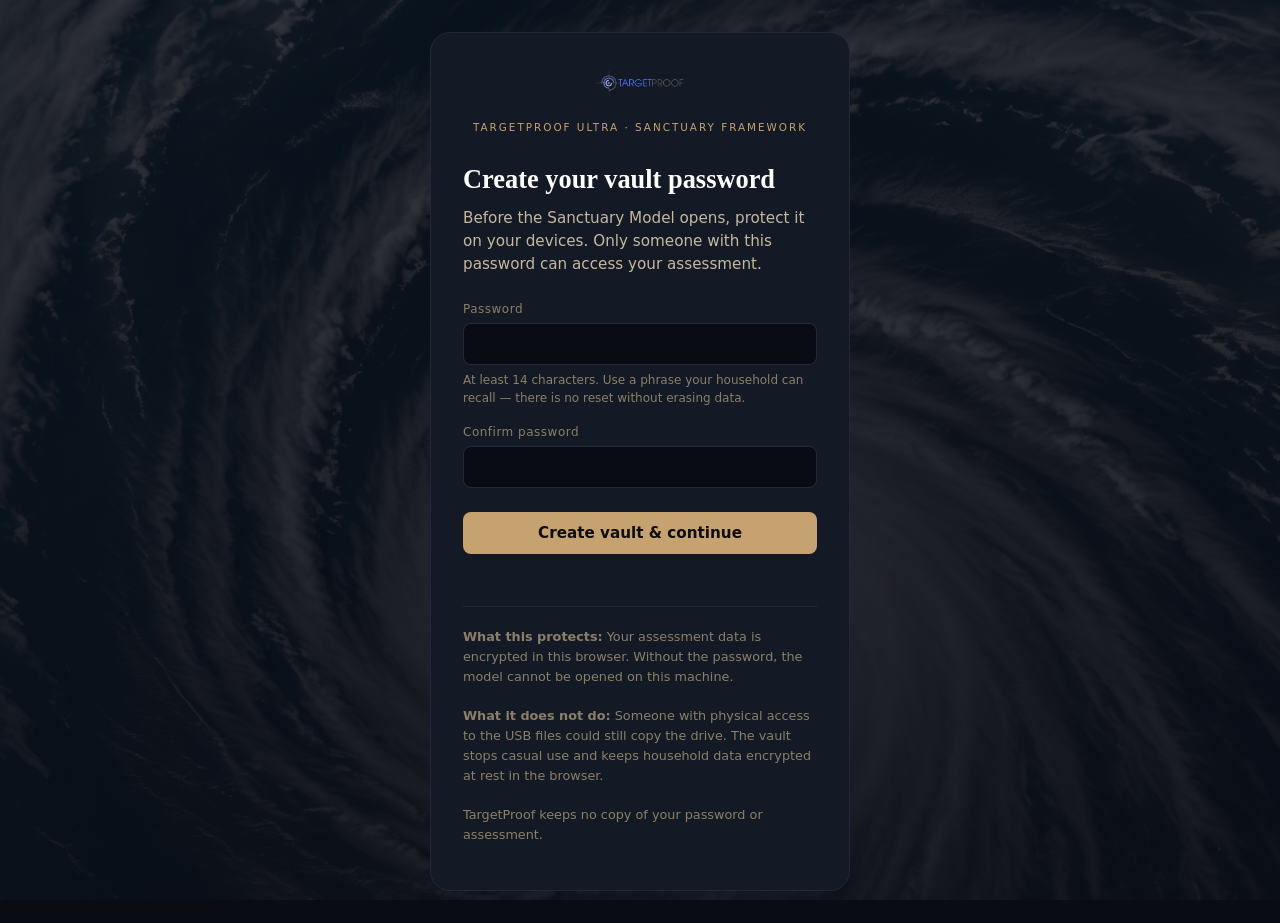
==== commit d7fbd687: "Align Sanctuary Model with Family Threat Model service page - Rename deliverable copy to Sanctuary M" ====
--- a/index.html
+++ b/index.html
@@ -4,7 +4,7 @@
     <meta charset="UTF-8">
     <meta name="viewport" content="width=device-width, initial-scale=1.0">
     <meta http-equiv="Content-Security-Policy" content="default-src 'self'; script-src 'self' 'wasm-unsafe-eval'; style-src 'self' 'unsafe-inline'; img-src 'self'; font-src 'self'; connect-src 'self'; worker-src 'self' blob:; object-src 'none'; base-uri 'self'; form-action 'self'; frame-ancestors 'none'">
-    <title>TargetProof Model</title>
+    <title>Sanctuary Model · TargetProof</title>
     <link rel="icon" href="assets/brand/favicon.ico">
     <script src="vault.js"></script>
     <script src="edition.js"></script>
@@ -44,9 +44,19 @@
         .stat-sep { margin: 0 0.35rem; opacity: 0.5; }
         .gap-stat { color: #fca5a5; }
 
+        main { max-width: 1200px; margin: 0 auto; padding: 6.75rem 1.5rem 3rem; }
+        @media (max-width: 960px) { main { padding-top: 7.5rem; } }
+
         .hero { margin-bottom: 2rem; padding-bottom: 2rem; border-bottom: 1px solid var(--border); }
         .hero h1 { font-size: 2.25rem; font-weight: 600; color: white; margin: 0.5rem 0; }
         .hero p { color: var(--dim); max-width: 40rem; margin: 0; }
+
+        .privacy-banner {
+            background: #111622; border: 1px solid var(--border);
+            border-left: 3px solid var(--gold);
+            border-radius: 0.75rem; padding: 1rem 1.25rem; margin-bottom: 1.5rem;
+            font-size: 0.9rem; color: var(--dim);
+        }
         .handoff-banner {
             background: #0f1f17; border: 1px solid #166534;
             border-radius: 0.75rem; padding: 1rem 1.25rem; margin-bottom: 1.5rem;
@@ -242,9 +252,15 @@
         .knowledge-source h3 { font-size: 0.95rem; color: white; margin: 0.35rem 0; }
         .knowledge-source p { font-size: 0.8rem; color: var(--muted); margin: 0; }
 
-        .loop-card--clickable { cursor: pointer; transition: border-color 0.2s, transform 0.2s, box-shadow 0.2s; }
-        .loop-card--clickable:hover { transform: translateY(-3px); }
+        .loop-grid { display: grid; grid-template-columns: repeat(auto-fit, minmax(200px, 1fr)); gap: 0.75rem; margin-bottom: 1.25rem; }
+        .loop-card { background: var(--bg); border: 1px solid var(--border); border-radius: 0.75rem; padding: 1rem; }
+        .loop-card.active-phase { border-color: var(--gold); }
+        .loop-card--clickable { cursor: pointer; transition: border-color 0.2s, transform 0.2s; }
+        .loop-card--clickable:hover { border-color: var(--gold); transform: translateY(-2px); }
         .loop-card--clickable:focus-visible { outline: 2px solid var(--gold); outline-offset: 2px; }
+        .loop-q { font-size: 0.65rem; letter-spacing: 0.08em; text-transform: uppercase; color: var(--gold); margin-bottom: 0.35rem; }
+        .loop-title { font-size: 0.95rem; color: white; margin-bottom: 0.35rem; }
+        .loop-desc { font-size: 0.8rem; color: var(--muted); margin: 0; }
         .nist-grid { display: grid; grid-template-columns: repeat(auto-fit, minmax(240px, 1fr)); gap: 0.75rem; }
         .nist-card { background: var(--bg); border: 1px solid var(--border); border-radius: 0.65rem; padding: 0.85rem; }
         .nist-code { font-family: var(--mono); color: var(--gold); font-size: 0.75rem; }
@@ -275,7 +291,7 @@
     <div class="header-inner">
         <div class="brand-lockup">
             <img src="assets/brand/TP_Main_light_LRG.png" alt="TargetProof">
-            <span class="brand-wordmark">TargetProof <em>Model</em></span>
+            <span class="brand-wordmark">Family <em>Threat Model</em></span>
         </div>
         <nav class="portal-nav" aria-label="Model sections">
             <button class="nav-link nav-active" data-nav="setup" type="button">
@@ -334,30 +350,26 @@
 <main>
     <!-- SETUP -->
     <section data-view="setup">
-        <div class="hero hero-premium">
-            <div class="hero-badge">Diamond Tier</div>
-            <h1 class="hero-title serif" id="page-title">Your Security Model</h1>
-            <p class="hero-lead">A private family protection posture — mapped across people, institutions, and lifestyle. Discreet, on-device, and yours alone.</p>
-        </div>
+        <div class="hero">
+            <div class="estate-label">TargetProof Ultra · Sanctuary Framework</div>
+            <h1 class="serif" id="page-title">Your Sanctuary Model</h1>
+            <p>One complete picture of your household's protection posture — across people, institutions, and lifestyle. You keep a private, living model on your own systems. TargetProof keeps no copy of your assessment.</p>
+        </div>
+        <div class="label" style="margin-bottom:0.35rem">The Sanctuary Loop</div>
+        <p style="color:var(--dim);font-size:0.9rem;margin:0 0 1rem;max-width:42rem">Four questions. One integrated picture — from household context through scored controls to a plan you can actually execute.</p>
         <div id="setup-loop" class="loop-grid no-print"></div>
 
         <div class="privacy-banner">
-            <strong>Your data stays yours.</strong> Assessment data is stored locally on this computer — TargetProof keeps no copy.
-            The app does not sync or transmit your model. Optional remediation links open targetproof.com only when you choose to follow them.
-            Export encrypted backups to a location you control.
-        </div>
-
-        <div class="card profile-card">
-            <div class="profile-card-header">
-                <div>
-                    <div class="label">Household Profile</div>
-                    <h2 class="profile-card-title" id="profile-display-name">Your household</h2>
-                </div>
-            </div>
+            <strong>Your data stays yours.</strong> The Sanctuary Model runs entirely on your devices. Assessment data is encrypted in this browser — TargetProof keeps no copy and nothing syncs to the cloud.
+            Remediation links on the Recommendations tab open targetproof.com only when you choose to follow them. Export encrypted backups to a location you control.
+        </div>
+
+        <div class="card">
+            <div class="label" style="margin-bottom:1rem">Household Profile</div>
             <div class="grid-2">
                 <div>
                     <label class="label">Family / Household Name</label>
-                    <input type="text" id="client-name" placeholder="e.g. Stone">
+                    <input type="text" id="client-name" placeholder="Your household">
                 </div>
                 <div>
                     <label class="label">Properties in Scope</label>
@@ -372,16 +384,16 @@
                     <input type="date" id="handoff-date" title="Date this model was last reviewed">
                 </div>
             </div>
-            <p class="profile-hint">Your family office or designated owner keeps this model current. All fields save automatically.</p>
+            <p style="font-size:0.8rem;color:var(--muted);margin:1rem 0 0">Your family office or designated owner keeps this model current. All fields save automatically.</p>
         </div>
     </section>
 
     <!-- INTAKE -->
     <section data-view="intake" class="hidden">
         <div class="hero">
-            <div class="estate-label">TargetProof · Intake</div>
-            <h1 class="serif">Pre-Assessment Intake</h1>
-            <p>Capture context before or during the onsite assessment. Auto-saves as you type.</p>
+            <div class="estate-label">Sanctuary Loop · Intake</div>
+            <h1 class="serif">What Are We Protecting?</h1>
+            <p>Structured intake: properties, participants, advisors, travel, incidents, and goals. Business context before controls — scoped to your household, not a generic checklist.</p>
         </div>
         <div id="intake-list"></div>
     </section>
@@ -389,14 +401,14 @@
     <!-- SPECTRUM -->
     <section data-view="spectrum" class="hidden">
         <div class="hero">
-            <div class="estate-label">TargetProof · Threat Spectrum</div>
-            <h1 class="serif">What Can Go Wrong</h1>
-            <p>Synthesized UHNWI targeting patterns, FTC fraud warnings, and NIST CSF 2.0 — mapped to your controls. Highlights patterns that match your intake.</p>
+            <div class="estate-label">Sanctuary Loop · Threat Spectrum</div>
+            <h1 class="serif">What Can Go Wrong?</h1>
+            <p>156 controls scored across Govern → Recover (NIST CSF 2.0), plus documented UHNWI targeting patterns and regulator-aligned fraud warnings — mapped to your intake.</p>
         </div>
         <div id="spectrum-loop" class="loop-grid no-print"></div>
         <div class="card">
             <div class="label" style="margin-bottom:0.75rem">NIST Cybersecurity Framework 2.0</div>
-            <p style="font-size:0.85rem;color:var(--dim);margin:0 0 1rem">Your 156 controls align to Govern → Recover. Each function below shows how the TargetProof Model applies CSF outcomes to households — not enterprise software alone.</p>
+            <p style="font-size:0.85rem;color:var(--dim);margin:0 0 1rem">Govern, Identify, Protect, Detect, Respond, Recover — translated for estates and family offices, not enterprise software alone.</p>
             <div id="nist-grid" class="nist-grid"></div>
         </div>
         <div class="card" style="margin-top:1rem">
@@ -419,7 +431,7 @@
     <!-- CHECKLIST -->
     <section data-view="checklist" class="hidden">
         <div class="hero">
-            <div class="estate-label">TargetProof · 156 Controls</div>
+            <div class="estate-label">Sanctuary Framework · 156 Controls</div>
             <h1 class="serif">Controls Checklist</h1>
             <p>Mark each control: <span style="color:#86efac">In Place</span> · <span style="color:#fde047">Partial</span> · <span style="color:#fca5a5">Gap</span> · <span style="color:#9ca3af">N/A</span></p>
         </div>
@@ -450,9 +462,9 @@
     <!-- RECOMMENDATIONS -->
     <section data-view="recommendations" class="hidden">
         <div class="hero">
-            <div class="estate-label">TargetProof · Recommendations</div>
-            <h1 class="serif">Your Recommendations</h1>
-            <p>Gaps tallied from your control scores, mapped to TargetProof remediation services. Your model stays private — links open the website when you want to learn more.</p>
+            <div class="estate-label">Sanctuary · Remediation</div>
+            <h1 class="serif">Every Gap Has a Path Forward</h1>
+            <p>Gaps tallied and prioritized, linked to Sanctuary remediation services when you are ready to act. Your model stays private — links open the website only when you choose.</p>
         </div>
         <div id="rec-summary" style="margin-bottom:1.5rem"></div>
         <div id="recommendations-list"></div>
@@ -461,9 +473,9 @@
     <!-- SUMMARY -->
     <section data-view="summary" class="hidden">
         <div class="hero">
-            <div class="estate-label">TargetProof · Assessment Report</div>
-            <h1 class="serif">Summary & Findings</h1>
-            <p>Live dashboard from your control scores. Generate a draft report, then refine each section.</p>
+            <div class="estate-label">Sanctuary Loop · Roadmap</div>
+            <h1 class="serif">What Will We Do About It?</h1>
+            <p>Live maturity dashboard, gap tally, and risk-ordered findings. Generate a draft report and 30 / 90 / 180-day roadmap, then refine each section.</p>
         </div>
         <div id="summary-stale-banner" class="stale-banner hidden no-print"></div>
         <div id="summary-dashboard"></div>
@@ -537,9 +549,9 @@
     <!-- REVIEW -->
     <section data-view="review" class="hidden">
         <div class="hero">
-            <div class="estate-label">TargetProof · Assessment Review</div>
+            <div class="estate-label">Sanctuary Loop · Review</div>
             <h1 class="serif">Did We Do a Good Enough Job?</h1>
-            <p>Close the loop: effectiveness, residual risk acceptance, and what to improve next cycle — without expanding the model.</p>
+            <p>Built-in review: effectiveness, explicit residual-risk acceptance, and what to improve next cycle. The framework sharpens over time — without the deliverable growing heavier.</p>
         </div>
         <div id="review-loop" class="loop-grid no-print"></div>
         <div id="review-dashboard" class="stat-grid" style="margin-bottom:1rem"></div>
@@ -578,7 +590,7 @@
     <!-- KNOWLEDGE (Connected Edition) -->
     <section data-view="knowledge" class="hidden connected-only">
         <div class="hero">
-            <div class="estate-label">TargetProof · Live Knowledge</div>
+            <div class="estate-label">Sanctuary · Live Knowledge</div>
             <h1 class="serif">Household Context</h1>
             <p>Calendar, network inventory, email, and phone — summarized locally, confirmed by you, then fed into Spectrum, Summary, and Assistant. AI Edition capabilities included.</p>
         </div>
@@ -625,10 +637,10 @@
     <!-- ASSISTANT -->
     <section data-view="assistant" class="hidden">
         <div class="hero">
-            <div class="estate-label">TargetProof · Private Assistant</div>
+            <div class="estate-label">Sanctuary · Assistant</div>
             <h1 class="serif">Model Assistant</h1>
-            <p class="standard-only">Ask security questions informed by your household model. Guided analysis only — no AI, no external services.</p>
-            <p class="ai-only">Ask security questions informed by your household model. Runs entirely on this device — your data never leaves the USB.</p>
+            <p class="standard-only">Structured answers from your scored model — no language model, no external AI, no cloud.</p>
+            <p class="ai-only">Conversational questions about your gaps and priorities. Fully offline — your data never leaves this device.</p>
         </div>
         <div class="privacy-banner standard-only">
             <strong>Guided assistant — no AI.</strong> The assistant reads your intake, control scores, and summary using structured, rule-based analysis.
@@ -681,9 +693,9 @@
     <!-- DATA -->
     <section data-view="data" class="hidden">
         <div class="hero">
-            <div class="estate-label">TargetProof · Data Sovereignty</div>
+            <div class="estate-label">Sanctuary · Your Data</div>
             <h1 class="serif">Your Data</h1>
-            <p>Export, back up, and restore your model. You own every file.</p>
+            <p>Export, back up, and restore your Sanctuary Model. You own every file.</p>
         </div>
 
         <div class="card">
@@ -743,9 +755,9 @@
             <img src="assets/brand/tp-icon-dk.png" alt="">
             Discretion is not a feature. It is the foundation.
         </div>
-        <div class="footer-meta standard-only">TargetProof Model · v1.5 · Standard</div>
-        <div class="footer-meta ai-only">TargetProof Model · v1.5 · AI</div>
-        <div class="footer-meta connected-only">TargetProof Model · v1.5 · Connected</div>
+        <div class="footer-meta standard-only">Sanctuary Model · v1.5 · Standard Edition</div>
+        <div class="footer-meta ai-only">Sanctuary Model · v1.5 · AI Edition</div>
+        <div class="footer-meta connected-only">Sanctuary Model · v1.5 · Connected Edition</div>
     </div>
 </footer>
 
--- a/assets/shell.css
+++ b/assets/shell.css
@@ -1,29 +1,12 @@
-/* TargetProof Model — private family office portal shell */
+/* TargetProof — portal header & navigation */
 
 :root {
     --navy-deep: #060810;
-    --navy: #0c1019;
-    --charcoal: #141a26;
-    --charcoal-soft: #1a2232;
-    --bronze: #b8956a;
     --gold: #c9a962;
     --gold-soft: rgba(201, 169, 98, 0.35);
     --cream: #e8dfd0;
     --muted: #8a8278;
-    --radius-lg: 1.125rem;
     --shadow-soft: 0 12px 40px rgba(0, 0, 0, 0.28);
-    --shadow-card: 0 4px 24px rgba(0, 0, 0, 0.18);
-}
-
-body {
-    background-color: var(--navy-deep);
-    background-image:
-        radial-gradient(ellipse 90% 60% at 50% -5%, rgba(201, 169, 98, 0.07), transparent 55%),
-        radial-gradient(ellipse 50% 40% at 100% 30%, rgba(40, 55, 90, 0.25), transparent),
-        radial-gradient(ellipse 40% 35% at 0% 70%, rgba(30, 40, 65, 0.2), transparent),
-        linear-gradient(165deg, rgba(6, 8, 16, 0.9) 0%, rgba(10, 14, 24, 0.94) 45%, rgba(6, 8, 16, 0.92) 100%),
-        url('brand/bg-hurricane-aerial.jpg');
-    letter-spacing: 0.01em;
 }
 
 /* ── Portal header ── */
@@ -49,19 +32,32 @@
     gap: 2rem;
 }
 
+.brand-lockup {
+    display: flex;
+    align-items: center;
+    gap: 0.9rem;
+    flex-shrink: 0;
+}
+
 .brand-lockup img {
     height: 2.125rem;
+    width: auto;
 }
 
 .brand-wordmark {
-    font-size: 1.2rem;
+    font-family: Georgia, 'Times New Roman', serif;
+    font-size: 1.05rem;
+    font-weight: 600;
+    color: #fff;
+    letter-spacing: -0.02em;
+    white-space: nowrap;
+    line-height: 1.2;
+}
+
+.brand-wordmark em {
+    font-style: normal;
+    color: var(--gold);
     font-weight: 500;
-    letter-spacing: -0.03em;
-}
-
-.brand-wordmark em {
-    color: var(--gold);
-    font-weight: 400;
 }
 
 .portal-nav {
@@ -190,9 +186,24 @@
 
 .nav-client-chip {
     font-size: 0.72rem;
+    font-weight: 500;
     padding: 0.4rem 0.9rem;
-    border-color: rgba(201, 169, 98, 0.22);
+    border-radius: 999px;
+    border: 1px solid rgba(201, 169, 98, 0.22);
     background: rgba(20, 26, 38, 0.5);
+    color: var(--cream);
+    max-width: 160px;
+    overflow: hidden;
+    text-overflow: ellipsis;
+    white-space: nowrap;
+}
+
+.nav-client-chip.is-placeholder {
+    color: var(--muted);
+    font-weight: 400;
+    border-style: dashed;
+    border-color: rgba(255, 255, 255, 0.12);
+    background: transparent;
 }
 
 #header-stats {
@@ -200,212 +211,6 @@
     color: var(--muted);
     padding-left: 1rem;
     border-left: 1px solid rgba(255, 255, 255, 0.08);
-}
-
-main {
-    max-width: 1280px;
-    padding: 6.5rem 1.75rem 4rem;
-}
-
-/* ── Hero ── */
-.hero-premium {
-    margin-bottom: 2.5rem;
-    padding-bottom: 2.5rem;
-    border-bottom: 1px solid rgba(201, 169, 98, 0.12);
-}
-
-.hero-badge {
-    display: inline-flex;
-    align-items: center;
-    gap: 0.5rem;
-    font-size: 0.625rem;
-    letter-spacing: 0.2em;
-    text-transform: uppercase;
-    color: var(--gold);
-    margin-bottom: 1rem;
-}
-
-.hero-badge::before,
-.hero-badge::after {
-    content: '';
-    width: 2rem;
-    height: 1px;
-    background: linear-gradient(90deg, transparent, var(--gold-soft), transparent);
-}
-
-.hero-title {
-    font-size: clamp(2rem, 4vw, 2.75rem);
-    font-weight: 500;
-    color: #fff;
-    margin: 0 0 0.75rem;
-    letter-spacing: -0.03em;
-}
-
-.hero-lead {
-    font-size: 1.05rem;
-    color: var(--cream);
-    opacity: 0.85;
-    max-width: 36rem;
-    line-height: 1.65;
-    margin: 0;
-}
-
-/* ── Loop cards (Q1–Q4) ── */
-.loop-grid {
-    grid-template-columns: repeat(4, 1fr);
-    gap: 1.25rem;
-    margin-bottom: 2rem;
-}
-
-@media (max-width: 1024px) {
-    .loop-grid { grid-template-columns: repeat(2, 1fr); }
-}
-
-@media (max-width: 560px) {
-    .loop-grid { grid-template-columns: 1fr; }
-}
-
-.loop-card {
-    position: relative;
-    padding: 1.35rem 1.35rem 1.35rem 1.15rem;
-    background: linear-gradient(145deg, rgba(20, 26, 38, 0.92), rgba(12, 16, 25, 0.88));
-    border: 1px solid rgba(255, 255, 255, 0.06);
-    border-radius: var(--radius-lg);
-    box-shadow: var(--shadow-card);
-    overflow: hidden;
-}
-
-.loop-card::before {
-    content: '';
-    position: absolute;
-    top: 0;
-    left: 0;
-    right: 0;
-    height: 2px;
-    background: linear-gradient(90deg, transparent, var(--gold-soft), transparent);
-    opacity: 0;
-    transition: opacity 0.25s;
-}
-
-.loop-card.active-phase::before,
-.loop-card--clickable:hover::before {
-    opacity: 1;
-}
-
-.loop-card.active-phase {
-    border-color: rgba(201, 169, 98, 0.35);
-    box-shadow: var(--shadow-card), 0 0 0 1px rgba(201, 169, 98, 0.1);
-}
-
-.loop-card-head {
-    display: flex;
-    align-items: flex-start;
-    gap: 0.85rem;
-    margin-bottom: 0.75rem;
-}
-
-.loop-num {
-    flex-shrink: 0;
-    width: 2rem;
-    height: 2rem;
-    display: flex;
-    align-items: center;
-    justify-content: center;
-    border-radius: 50%;
-    border: 1px solid rgba(201, 169, 98, 0.35);
-    font-size: 0.7rem;
-    font-weight: 600;
-    color: var(--gold);
-    background: rgba(201, 169, 98, 0.06);
-}
-
-.loop-phase {
-    font-size: 0.625rem;
-    letter-spacing: 0.14em;
-    text-transform: uppercase;
-    color: var(--gold);
-    margin-bottom: 0.2rem;
-}
-
-.loop-title {
-    font-size: 1rem;
-    font-weight: 500;
-    color: #fff;
-    margin: 0;
-    line-height: 1.35;
-}
-
-.loop-desc {
-    font-size: 0.8125rem;
-    color: var(--muted);
-    margin: 0;
-    line-height: 1.55;
-}
-
-/* ── Privacy & profile ── */
-.privacy-banner {
-    background: linear-gradient(135deg, rgba(14, 18, 28, 0.95), rgba(10, 14, 22, 0.9));
-    border: 1px solid rgba(201, 169, 98, 0.12);
-    border-left: 2px solid var(--gold);
-    border-radius: var(--radius-lg);
-    padding: 1.25rem 1.5rem;
-    margin-bottom: 2rem;
-    font-size: 0.9rem;
-    line-height: 1.65;
-    box-shadow: var(--shadow-card);
-}
-
-.profile-card {
-    padding: 1.75rem;
-    background: linear-gradient(160deg, rgba(20, 26, 38, 0.95), rgba(14, 18, 28, 0.9));
-    border: 1px solid rgba(255, 255, 255, 0.06);
-    border-radius: var(--radius-lg);
-    box-shadow: var(--shadow-card);
-}
-
-.profile-card-header {
-    display: flex;
-    justify-content: space-between;
-    align-items: flex-end;
-    gap: 1rem;
-    margin-bottom: 1.5rem;
-    padding-bottom: 1.25rem;
-    border-bottom: 1px solid rgba(255, 255, 255, 0.06);
-}
-
-.profile-card-title {
-    font-family: Georgia, 'Times New Roman', serif;
-    font-size: 1.15rem;
-    color: #fff;
-    margin: 0.25rem 0 0;
-    font-weight: 500;
-}
-
-.profile-hint {
-    font-size: 0.8rem;
-    color: var(--muted);
-    margin: 1.25rem 0 0;
-    line-height: 1.55;
-}
-
-.card {
-    background: linear-gradient(160deg, rgba(20, 26, 38, 0.9), rgba(14, 18, 28, 0.85));
-    border: 1px solid rgba(255, 255, 255, 0.06);
-    box-shadow: var(--shadow-card);
-}
-
-/* ── Footer ── */
-footer {
-    border-top: 1px solid rgba(201, 169, 98, 0.1);
-    padding: 2.5rem 1.75rem;
-    background: rgba(6, 8, 16, 0.6);
-}
-
-.footer-tagline {
-    font-family: Georgia, 'Times New Roman', serif;
-    font-size: 0.95rem;
-    color: var(--cream);
-    letter-spacing: 0.02em;
 }
 
 /* ── Responsive nav ── */
@@ -429,8 +234,4 @@
     #header-stats {
         display: none;
     }
-
-    main {
-        padding-top: 7.5rem;
-    }
 }
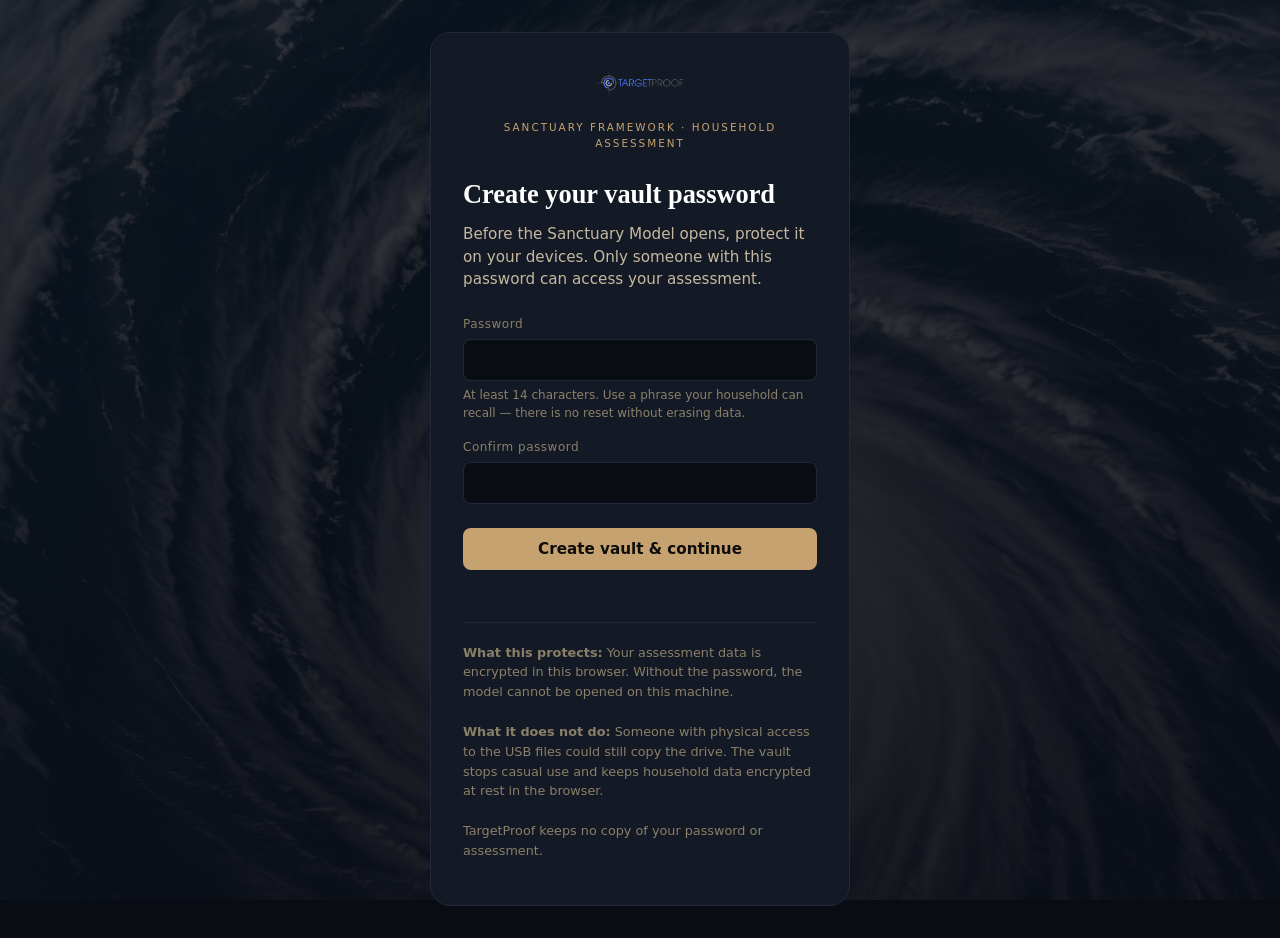
==== commit 64661ff9: "Sync tone: principal-led copy, household assessment labels" ====
--- a/index.html
+++ b/index.html
@@ -351,7 +351,7 @@
     <!-- SETUP -->
     <section data-view="setup">
         <div class="hero">
-            <div class="estate-label">TargetProof Ultra · Sanctuary Framework</div>
+            <div class="estate-label">Sanctuary Framework · Household assessment</div>
             <h1 class="serif" id="page-title">Your Sanctuary Model</h1>
             <p>One complete picture of your household's protection posture — across people, institutions, and lifestyle. You keep a private, living model on your own systems. TargetProof keeps no copy of your assessment.</p>
         </div>
@@ -403,7 +403,7 @@
         <div class="hero">
             <div class="estate-label">Sanctuary Loop · Threat Spectrum</div>
             <h1 class="serif">What Can Go Wrong?</h1>
-            <p>156 controls scored across Govern → Recover (NIST CSF 2.0), plus documented UHNWI targeting patterns and regulator-aligned fraud warnings — mapped to your intake.</p>
+            <p>156 controls scored across Govern → Recover (NIST CSF 2.0), plus documented targeting patterns and regulator-aligned fraud warnings — mapped to your intake.</p>
         </div>
         <div id="spectrum-loop" class="loop-grid no-print"></div>
         <div class="card">
@@ -417,7 +417,7 @@
             <div id="ftc-list"></div>
         </div>
         <div class="card" style="margin-top:1rem">
-            <div class="label" style="margin-bottom:0.5rem">Documented UHNWI targeting patterns</div>
+            <div class="label" style="margin-bottom:0.5rem">Documented targeting patterns</div>
             <p style="font-size:0.85rem;color:var(--muted);margin:0 0 1rem">Synthesized from public reporting and prosecutions — not copied from any single framework. Mark patterns relevant to your household.</p>
             <div class="spectrum-filters no-print" id="spectrum-filters">
                 <button type="button" class="chip chip-active" data-spectrum-filter="all">All</button>
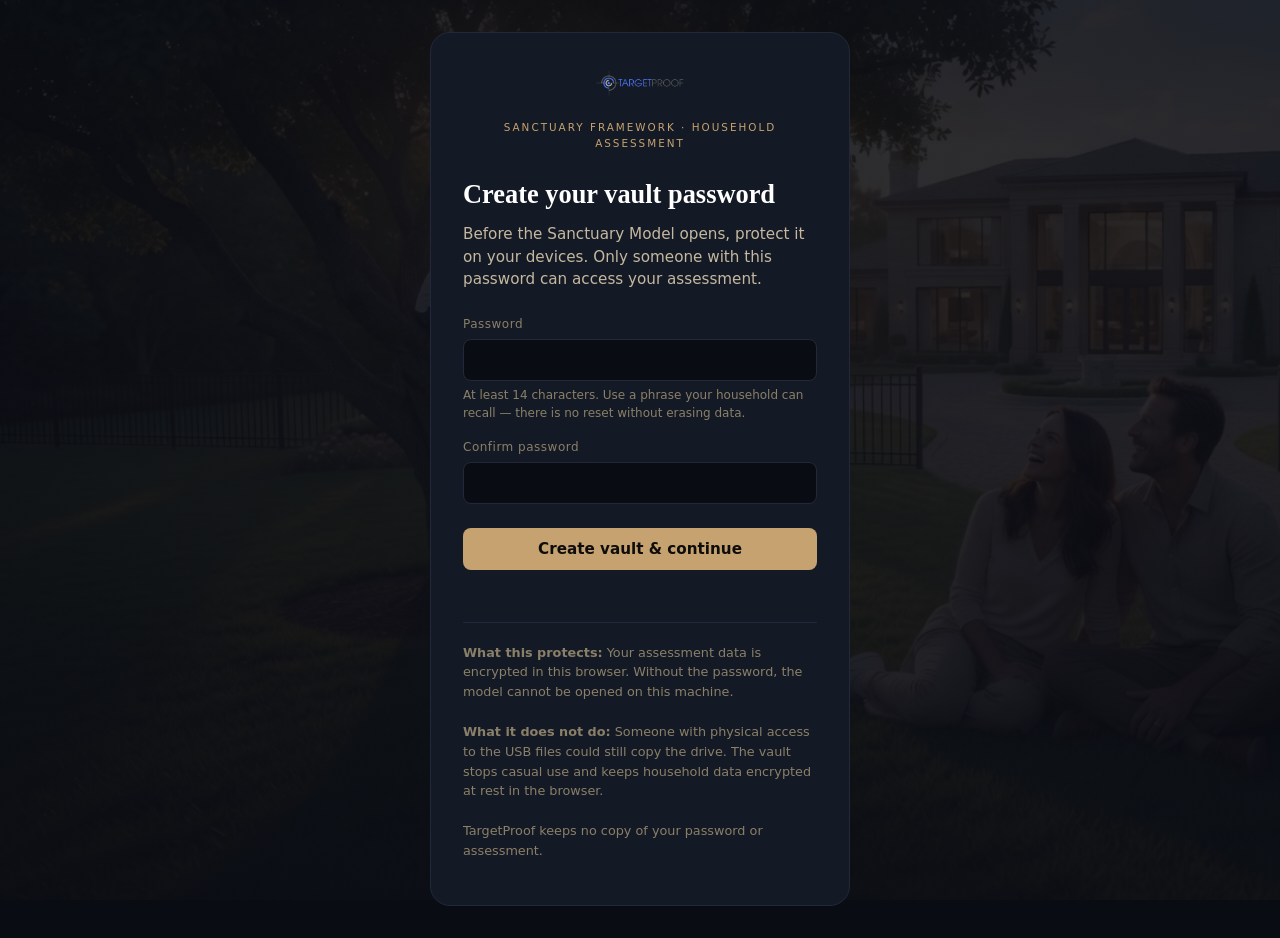
==== commit 3beea72d: "Replace hurricane background with family-play photo" ====
--- a/index.html
+++ b/index.html
@@ -28,7 +28,7 @@
             margin: 0;
             font-family: 'Segoe UI', system-ui, sans-serif;
             background-color: var(--bg);
-            background-image: linear-gradient(rgba(10, 12, 20, 0.82), rgba(10, 12, 20, 0.92)), url('assets/brand/bg-hurricane-aerial.jpg');
+            background-image: linear-gradient(rgba(10, 12, 20, 0.82), rgba(10, 12, 20, 0.92)), url('assets/brand/bg-family-play.jpg');
             background-size: cover;
             background-attachment: fixed;
             background-position: center;
@@ -241,17 +241,6 @@
         .llm-progress-wrap { margin-bottom: 0.75rem; }
         .llm-progress-wrap progress { width: 100%; height: 6px; accent-color: var(--gold); }
         .llm-progress-text { font-size: 0.75rem; color: var(--muted); margin-top: 0.35rem; }
-        html[data-edition="standard"] .ai-only,
-        html[data-edition="standard"] .connected-only { display: none !important; }
-        html[data-edition="ai"] .standard-only,
-        html[data-edition="ai"] .connected-only { display: none !important; }
-        html[data-edition="connected"] .standard-only { display: none !important; }
-        .knowledge-sources { display: grid; grid-template-columns: repeat(auto-fit, minmax(200px, 1fr)); gap: 0.75rem; margin-bottom: 1.25rem; }
-        .knowledge-source { background: var(--bg); border: 1px solid var(--border); border-radius: 0.75rem; padding: 1rem; }
-        .knowledge-source.active { border-color: var(--gold); }
-        .knowledge-source h3 { font-size: 0.95rem; color: white; margin: 0.35rem 0; }
-        .knowledge-source p { font-size: 0.8rem; color: var(--muted); margin: 0; }
-
         .loop-grid { display: grid; grid-template-columns: repeat(auto-fit, minmax(200px, 1fr)); gap: 0.75rem; margin-bottom: 1.25rem; }
         .loop-card { background: var(--bg); border: 1px solid var(--border); border-radius: 0.75rem; padding: 1rem; }
         .loop-card.active-phase { border-color: var(--gold); }
@@ -334,7 +323,6 @@
                     Tools
                 </button>
                 <div class="nav-menu" role="menu">
-                    <button type="button" class="connected-only" data-nav="knowledge" role="menuitem">Knowledge</button>
                     <button type="button" data-nav="assistant" role="menuitem">Assistant</button>
                     <button type="button" data-nav="data" role="menuitem">Your Data</button>
                 </div>
@@ -587,76 +575,19 @@
         <p id="review-timestamp" style="font-size:0.8rem;color:var(--muted);margin-top:1rem"></p>
     </section>
 
-    <!-- KNOWLEDGE (Connected Edition) -->
-    <section data-view="knowledge" class="hidden connected-only">
-        <div class="hero">
-            <div class="estate-label">Sanctuary · Live Knowledge</div>
-            <h1 class="serif">Household Context</h1>
-            <p>Calendar, network inventory, email, and phone — summarized locally, confirmed by you, then fed into Spectrum, Summary, and Assistant. AI Edition capabilities included.</p>
-        </div>
-        <div class="privacy-banner">
-            <strong>Read-only, on-demand.</strong> Import or connect sources you authorize. Raw messages are not stored —
-            only facts you confirm enter the model. TargetProof keeps no copy.
-        </div>
-        <div class="knowledge-sources">
-            <div class="knowledge-source active">
-                <div class="label">Available now</div>
-                <h3>Calendar</h3>
-                <p>Import .ics export → review queue → confirm travel and events.</p>
-                <label class="btn btn-primary" style="margin-top:0.75rem;cursor:pointer">
-                    Import .ics
-                    <input type="file" id="knowledge-ics-import" accept=".ics,text/calendar" style="display:none">
-                </label>
-            </div>
-            <div class="knowledge-source active">
-                <div class="label">Available now</div>
-                <h3>Network inventory</h3>
-                <p>Import sanctuary-probe manifest or nmap JSON → review queue → confirm devices and findings.</p>
-                <label class="btn btn-primary" style="margin-top:0.75rem;cursor:pointer">
-                    Import manifest
-                    <input type="file" id="knowledge-network-import" accept=".json,application/json" style="display:none">
-                </label>
-            </div>
-            <div class="knowledge-source">
-                <div class="label">Coming soon</div>
-                <h3>Email</h3>
-                <p>Read-only IMAP — wire-risk patterns, new payees, unfamiliar domains.</p>
-            </div>
-            <div class="knowledge-source">
-                <div class="label">Coming soon</div>
-                <h3>Phone</h3>
-                <p>Call log import — unknown callers, verification attempts, SMS links.</p>
-            </div>
-        </div>
-        <div class="label" style="margin-bottom:0.75rem">Review queue <span id="knowledge-status" style="color:var(--muted);font-size:0.8rem"></span></div>
-        <div id="knowledge-queue" style="margin-bottom:1.5rem"></div>
-        <div class="label" style="margin-bottom:0.75rem">Confirmed knowledge</div>
-        <div id="knowledge-facts"></div>
-    </section>
-
     <!-- ASSISTANT -->
     <section data-view="assistant" class="hidden">
         <div class="hero">
             <div class="estate-label">Sanctuary · Assistant</div>
             <h1 class="serif">Model Assistant</h1>
-            <p class="standard-only">Structured answers from your scored model — no language model, no external AI, no cloud.</p>
-            <p class="ai-only">Conversational questions about your gaps and priorities. Fully offline — your data never leaves this device.</p>
-        </div>
-        <div class="privacy-banner standard-only">
+            <p>Structured answers from your scored model — no language model, no external AI, no cloud.</p>
+        </div>
+        <div class="privacy-banner">
             <strong>Guided assistant — no AI.</strong> The assistant reads your intake, control scores, and summary using structured, rule-based analysis.
             No language model, no inference engine, no external services. Conversation history is stored with your model on this computer.
         </div>
-        <div class="privacy-banner ai-only">
-            <strong>Local intelligence.</strong> The assistant reads your intake, control scores, and summary to answer in context.
-            A bundled AI model runs on this device via WebGPU — nothing is sent to external AI services.
-            Conversation history is stored with your model on this computer.
-        </div>
         <div class="assistant-layout">
             <div class="chat-panel">
-                <div id="assistant-llm-progress-wrap" class="llm-progress-wrap ai-only hidden no-print">
-                    <progress id="assistant-llm-progress" max="100" value="0"></progress>
-                    <div id="assistant-llm-progress-text" class="llm-progress-text">Loading AI model…</div>
-                </div>
                 <div id="assistant-suggestions" class="assistant-suggestions no-print"></div>
                 <div id="assistant-messages" class="chat-messages"></div>
                 <form id="assistant-form" class="chat-form no-print">
@@ -665,16 +596,9 @@
                 </form>
             </div>
             <aside class="assistant-side no-print">
-                <div class="card ai-only">
-                    <div class="label" style="margin-bottom:0.5rem">AI engine</div>
-                    <div id="assistant-engine-status" style="font-size:0.85rem;color:var(--dim)">
-                        <strong>Guided assistant</strong><br>
-                        <span style="font-size:0.8rem;color:var(--muted)">Checking for bundled language model…</span>
-                    </div>
-                </div>
-                <div class="card standard-only">
+                <div class="card">
                     <div class="label" style="margin-bottom:0.5rem">Assistant mode</div>
-                    <p style="font-size:0.85rem;color:var(--dim);margin:0"><strong>Guided only</strong> — structured answers from your model data. No language model on this edition.</p>
+                    <p style="font-size:0.85rem;color:var(--dim);margin:0"><strong>Guided only</strong> — structured answers from your model data. No language model, no cloud.</p>
                 </div>
                 <div class="card">
                     <div class="label" style="margin-bottom:0.5rem">Model context</div>
@@ -727,17 +651,6 @@
             <button type="button" class="btn" id="btn-lock-vault">Lock model</button>
         </div>
 
-        <div class="card edition-picker-only">
-            <div class="label">Edition</div>
-            <p style="color:var(--dim);font-size:0.9rem;margin:0 0 1rem">
-                Current: <strong id="data-edition-label" style="color:var(--cream)">—</strong>
-            </p>
-            <p style="color:var(--muted);font-size:0.85rem;margin:0 0 1rem">
-                Standard, AI, and Connected share the same assessment data. Changing edition adjusts Assistant and Knowledge features only.
-            </p>
-            <a href="setup.html?change=1" class="btn">Change edition…</a>
-        </div>
-
         <div class="card">
             <div class="label">Storage</div>
             <p style="color:var(--dim);font-size:0.9rem;margin:0">
@@ -755,16 +668,13 @@
             <img src="assets/brand/tp-icon-dk.png" alt="">
             Discretion is not a feature. It is the foundation.
         </div>
-        <div class="footer-meta standard-only">Sanctuary Model · v1.5 · Standard Edition</div>
-        <div class="footer-meta ai-only">Sanctuary Model · v1.5 · AI Edition</div>
-        <div class="footer-meta connected-only">Sanctuary Model · v1.5 · Connected Edition</div>
+        <div class="footer-meta">Sanctuary Model · v1.5 · Standard Edition</div>
     </div>
 </footer>
 
 <script src="framework.js"></script>
 <script src="catalog.js"></script>
 <script src="services.js"></script>
-<script src="knowledge.js"></script>
 <script src="assistant.js"></script>
 <script src="app.js"></script>
 </body>
